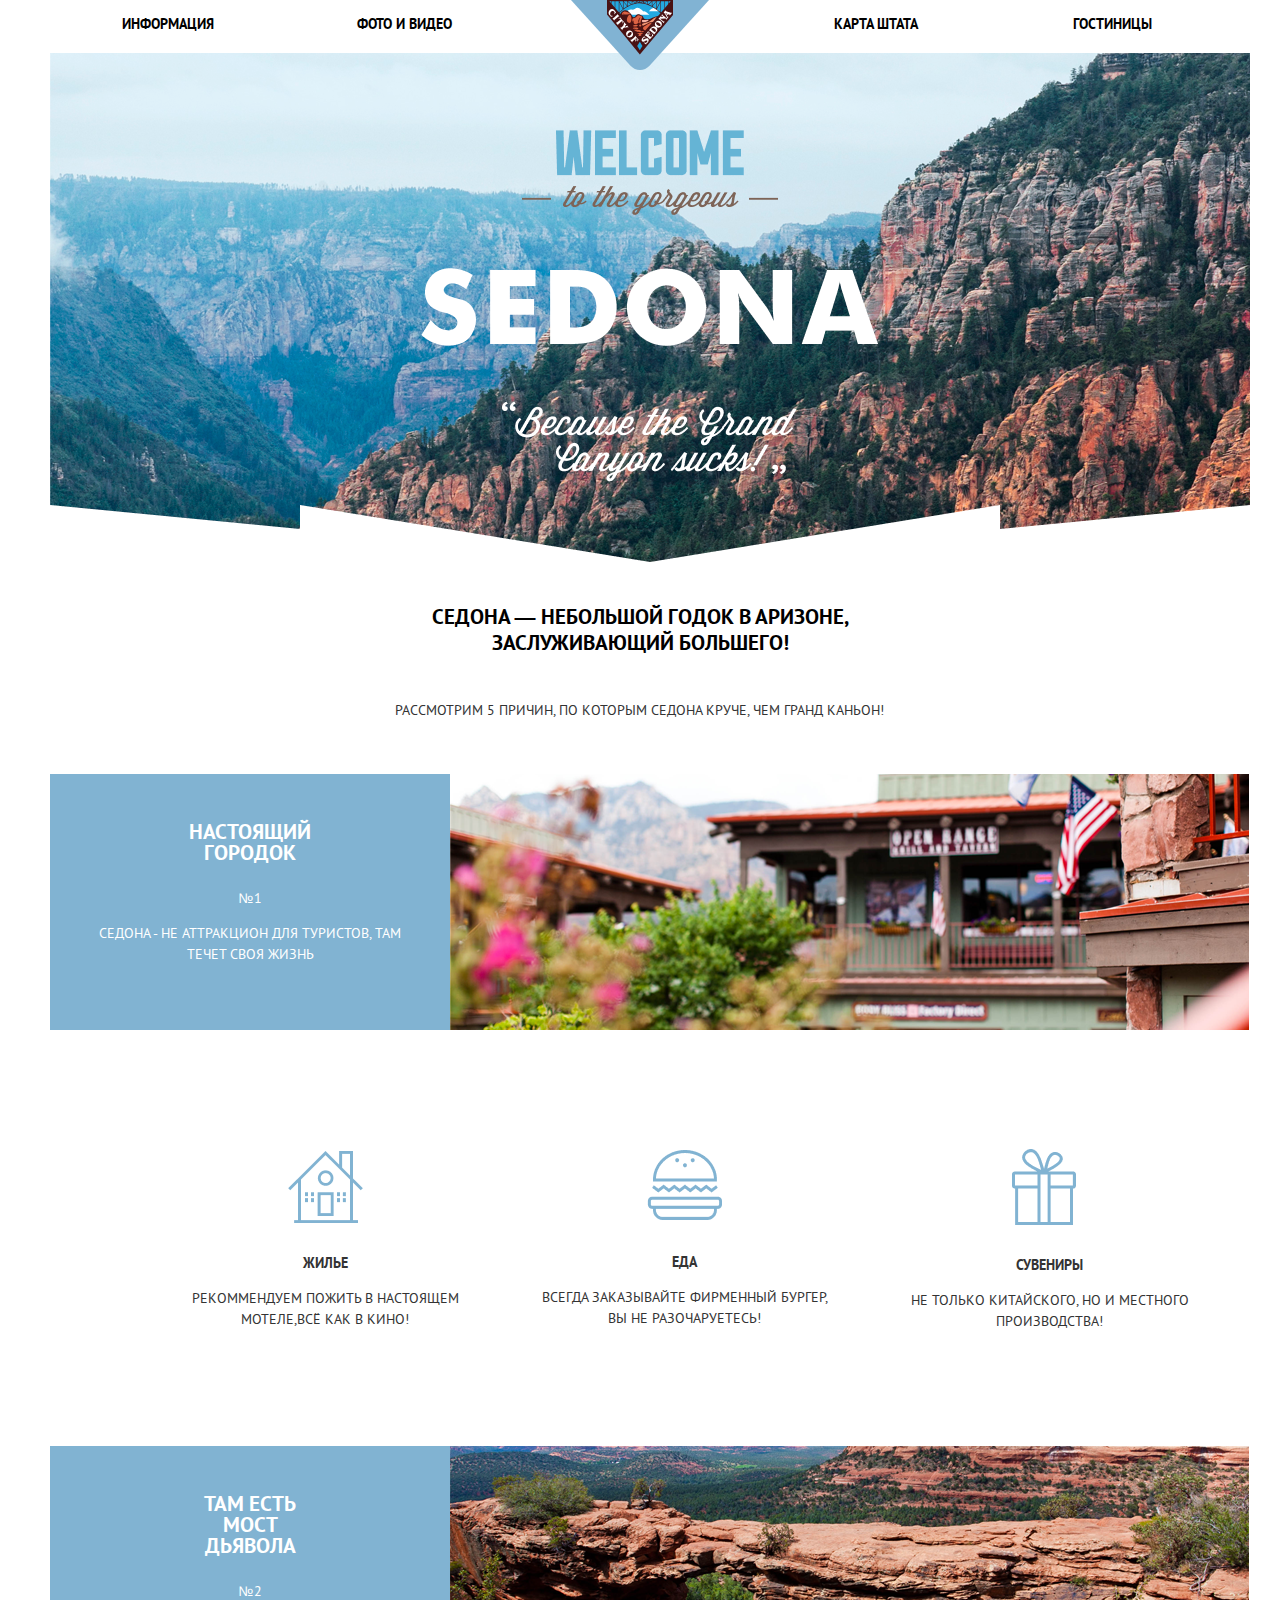
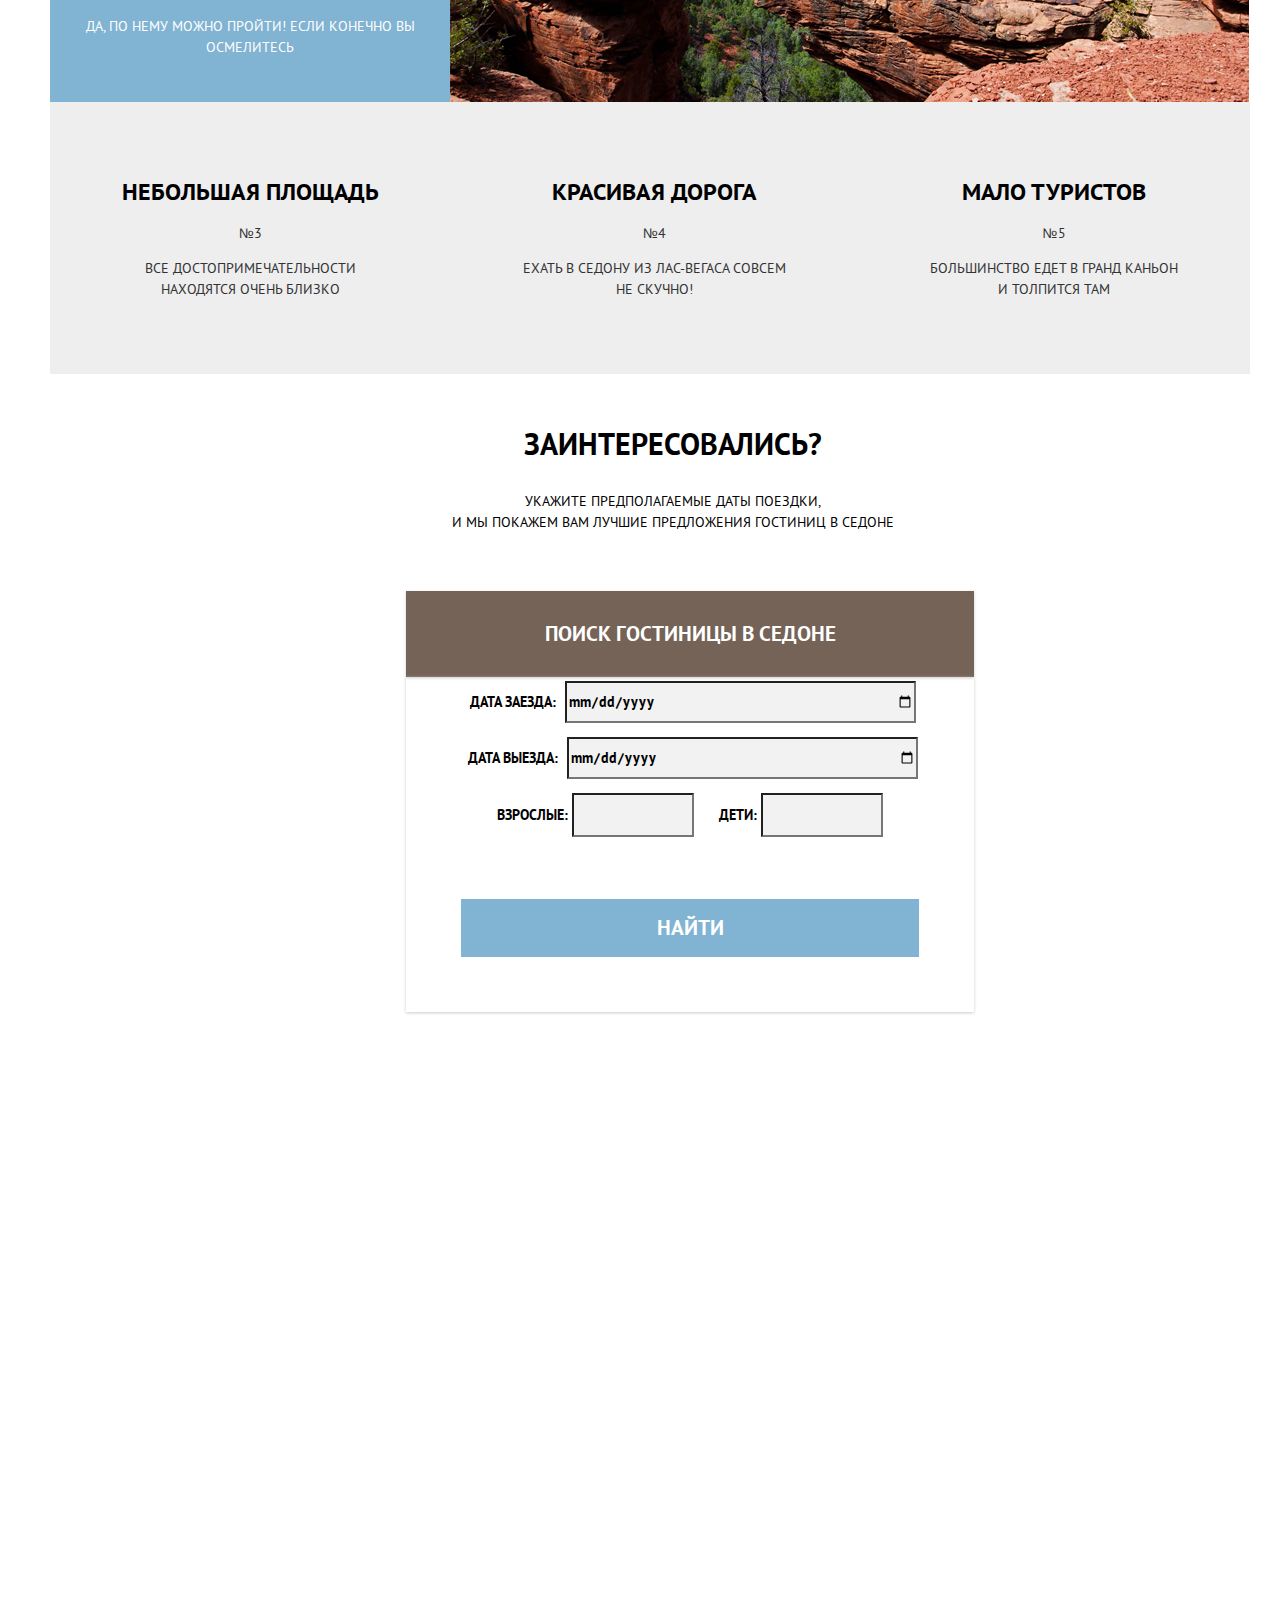
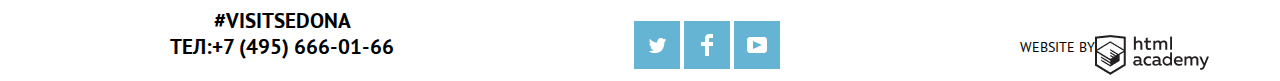
==== index.html @ 9428395d "Начинаем строить сетку" ====
<!DOCTYPE html>
<html class="page" lang="ru">

<head>
  <meta charset="utf-8">
  <title>HTML Academy:Седона</title>
  <link rel="stylesheet" type="text/css" href="./css/normalize.css">
  <link rel="stylesheet" type="text/css" href="./css/fonts.css">
  <link rel="stylesheet" type="text/css" href="./css/style.css">
</head>

<body class="page_body">
  <header>
    <nav class="navigation">
      <a href="#">Информация</a>
      <a href="#">Фото и видео</a>
      <a href="#" class="logo"> <img src="./img/svg-sedona/logo-sedona.svg" width="138px" height="70px"></a>
      <a href="#">Карта штата</a>
      <a href="#">Гостиницы</a>
    </nav>
    <div class="header_index">
    </div>
  </header>
  <main>
    <section>
      <h1 class="title">Седона — небольшой годок в Аризоне,<br>
        заслуживающий большего!</h1>
      <h2 class="invitation_title">Рассмотрим 5 причин, по которым Седона
        круче, чем Гранд Каньон!</h2>
    </section>
    <section class="main_reason_block_first">
      <div class="reason-text reason_blue">
        <h1 class="main_reason_title">Настоящий городок</h1>
        <p class="main_reason_number">№1</p>
        <p class="main_reason_text">Седона - не аттракцион для туристов, там <br> течет своя жизнь</p>
      </div>
      <div class="first_main_reason_picture"> </div>
    </section>
    <section class="advice">
      <div class="reason_housing_wrapper">
        <h1><a href="#" class="reason"></h1>
        <p class="reason_housing">Жилье</p>
        </a>
        <p class="reason_text">Рекоммендуем пожить в настоящем <br>мотеле,всё как в кино!</p>
      </div>
      <div class="reason_food_wrapper">
        <h2><a href="#" class="reason"></h2>
        <p class="reason_food">Еда</p>
        </a>
        <p class="reason_text">Всегда заказывайте фирменный бургер, <br>вы не разочаруетесь!</p>
      </div>
      <div>
        <h3><a href="#" class="reason"></h3>
        <p class="reason_souvenirs">Сувениры</p>
        </a>
        <p class="reason_text">Не только китайского, но и местного <br>производства!</p>
      </div>
    </section>
    <section class="main_reason_block_second">
      <div class="reason-text reason_blue">
        <h1 class="main_reason_title">Там есть мост дьявола</h1>
        <p class="main_reason_number"> №2</p>
        <p class="main_reason_text">Да, по нему можно пройти! Если конечно Вы осмелитесь</p>
      </div>
      <div class="second_main_reason_picture"></div>
    </section>
    <section class="advice_block_second">
      <div class="reason">
        <h2>Небольшая площадь</h2>
        <span class="reason_text">№3</span>
        <p class="reason_text">Все достопримечательности <br> находятся очень близко</p>
      </div>
      <div class="reason">
        <h2>Красивая дорога</h2>
        <span class="reason_text">№4</span>
        <p class="reason_text">Ехать в Седону из Лас-Вегаса совсем <br> не скучно!</p>
      </div>
      <div class="reason">
        <h2>Мало туристов</h2>
        <span class="reason_text">№5</span>
        <p class="reason_text">Большинство едет в Гранд Каньон <br> и толпится там</p>
      </div>

      </div>
    </section>
    <section>
      <div class="question_block">
        <h1 class="question">ЗАИНТЕРЕСОВАЛИСЬ?</h1>
        <p class="search_info">Укажите предполагаемые даты поездки,<br>
          и мы покажем Вам лучшие предложения гостиниц в Седоне</p>
      </div>
      <div class="application_form">
        <button class="button_search form">Поиск гостиницы в Седоне</button>
          <form action="#" method="get" class="form">
            <fieldset>
              <label for="checkin" class="search_form_label">Дата заезда:</label>
              <input class="search_form_field" type="date" id="checkin" name="date" placeholder="24 апреля 2017">
            </fieldset>
            <fieldset>
              <label for="checkout" class="search_form_label">Дата выезда:</label>
              <input class="search_form_field" type="date" id="checkout" name="date" placeholder="4 июля 2017">
            </fieldset>
            <div class="search_form_label_guest">
              <fieldset>
                <label for="adult" class="search_form_label">Взрослые:</label>
                <input type="number" min="1" max="5" step="1" id="adult" name="adult" class="form_number search_form_label">
              </fieldset>
              <fieldset>
                <label for="children" class="search_form_label">Дети:</label>
                <input type="number" min="1" max="5" step="1" id="children" name="children" class="form_number search_form_label">
              </fieldset>
            </div>
            <input class="application_form search_hotel_location" type="submit" value="Найти">
          </form>

      </div>
      <div class="map">
        <iframe
          src="https://www.google.com/maps/embed?pb=!1m18!1m12!1m3!1d52385.13565767074!2d-111.8301579277037!3d34.854443815395705!2m3!1f0!2f0!3f0!3m2!1i1024!2i768!4f13.1!3m3!1m2!1s0x872da132f942b00d%3A0x5548c523fa6c8efd!2z0KHQtdC00L7QvdCwLCDQkNGA0LjQt9C-0L3QsCA4NjMzNiwg0KHQqNCQ!5e0!3m2!1sru!2sru!4v1591102063934!5m2!1sru!2sru"
          width="100%" height="594" frameborder="0" style="border:0;" allowfullscreen="" aria-hidden="false" tabindex="0"></iframe>
      </div>
    </section>
  </main>
  <footer class="footer">
    <ul class="contacts">
      <li> #VISITSEDONA</li>
      <li>тел:+7 (495) 666-01-66</li>
    </ul>
    <div class="footer_social">
      <a href="#"> <img src="./img/svg-sedona/twitter.png"></a>
      <a href="#"> <img src="./img/svg-sedona/fb.png"></a>
      <a href="#"> <img src="./img/svg-sedona/youtube.png"></a>
    </div>
    <a href="https://htmlacademy.ru/intensive/htmlcss" class="logo_academy">
      Website by
      <div class="logo_academy_img"> </div>
    </a>
  </footer>
</body>

</html>
---- css/fonts.css ----
@font-face {
    font-family: 'PTSans';
    src:  url('../fonts/ptsans.woff2') format('woff2'),
          url('../fonts/ptsans.woff') format('woff');
    font-weight: 100;
    font-style: normal;
  }

  @font-face {
    font-family: 'PTSans';
    src: url('../fonts/ptsansbold.woff2') format('woff2'),
        url('../fonts/ptsansbold.woff') format('woff');
    font-weight: 400;
    font-style: normal;
  }
---- css/style.css ----
:root {
  --base_color: #000000;
  --reason_color: #333333;
  --main_reason: #ffffff;
  --rating: #666666;
  --brown: #766357;
  --brown_hover: #604e43;
  --brown_active: #503e33;
  --blue: #81B3D2;
  --blue_active: #94b9d2;
  --blue_hover: #5496bd;
  --rate_text_background: #f2f2f2;
  --background_for_advice_block_second: #EEEEEE;
  --form_stroke_hover: #dddcdc
}

.page_body {
  min-width: 1280px;
  font-family: "PTSans", Arial;
  background-color: white;
  line-height: 21px;
  text-transform: uppercase;
  background-image: url("../img/backdrop1.jpg");
  background-color: var(--main_reason);
  background-position: top center;
  background-repeat: repeat;
}

.main {
  padding-left: 50px;
  padding-right: 50px;
}

.page {
  height: 100%;
  width: 1180px;
  margin: 0 auto;
}

.page_body {
  min-height: 100%;
}

.header_index {
  display: flex;
  flex-direction: column;
  align-items: center;
}

a {
  text-decoration: none;
  color: var(--base_color);
}

.navigation a {
  font-weight: bold;
  font-size: 14px;
  line-height: 26px;
  text-align: center;
  min-height: 56px;
  width: 100%;
}

.navigation a:hover {
  color: var(--blue);
  ;
  cursor: pointer;
}

.navigation {
  width: 100%;
  display: flex;
  margin-bottom: -25px;
  align-items: center;
  width: 1180px;
}

.header_index {
  background-image: url("../img/backdrop_index.png");
  background-repeat: no-repeat;
  background-size: cover;
  background-size: inherit;
  width: 100%;
  height: 509px;
}

.header_inner {
  background-image: url("../img/background_filter.png");
  background-repeat: no-repeat;
  background-size: cover;
  background-size: inherit;
  width: 100%;
  height: 509px;
}

.reason_housing:hover {
  color: var(--blue);
  cursor: pointer;
}

.reason_food:hover {
  color: var(--blue);
  cursor: pointer;
}

.reason_souvenirs:hover {
  color: var(--blue);
  cursor: pointer;
}

.title {
  font-weight: bold;
  font-size: 21px;
  line-height: 26px;
  text-align: center;
  padding-bottom: 25px;
  padding-right: 100px;
  margin: 42px 365px 16px 365px;
}

.invitation_title {
  font-size: 14px;
  line-height: 26px;
  font-weight: 100;
  color: var(--reason_color);
  text-align: center;
  padding-right: 100px;
  margin: 16px 341px 51px 340px;
}

.reason-text {
  font-size: 14px;
  line-height: 21px;
  color: var(--main_reason);
}

.reason_blue {
  width: 400px;
  height: 256px;
  background-color: var(--blue);
  ;
  color: var(--main_reason);
  font-size: 14px;
  line-height: 18px;
  text-align: center;
  margin: 0;
}

.main_reason_title {
  font-size: 21px;
  line-height: 21px;
  text-align: center;
  padding-top: 47px;
  margin: 0px 139px 25px 139px;
}

.main_reason_block_first {
  display: flex;
}

.main_reason_block_second {
  display: flex;
}

.main_reason_number {
  font-size: 14px;
  line-height: 21px;
  font-weight: 100;
  color: var(--main_reason);
}

.first_main_reason_picture {
  background-image: url("../img/svg-sedona/mnrn1.png");
  width: 799px;
  height: 256px;
}

.second_main_reason_picture {
  background-image: url("../img/svg-sedona/mnrn2.png");
  width: 799px;
  height: 256px;
}

.main_reason_text {
  font-size: 14px;
  line-height: 21px;
  font-weight: 100;
  color: var(--main_reason);
}

.reason_text {
  font-size: 14px;
  line-height: 21px;
  font-weight: 100;
  color: var(--reason_color);
}

.reason {
  padding: 60px 0 60px;
  text-align: center;
  line-height: 20px;
}

.reason_housing::before {
  content: "";
  display: block;
  margin: 0 auto 30px;
  width: 75px;
  height: 72px;
  background: url("../img/housing.png") no-repeat 0 0;
}

.reason_food::before {
  content: "";
  display: block;
  margin: 0 auto 30px;
  width: 75px;
  height: 72px;
  background: url("../img/meal.png") no-repeat 0 0;
}

.reason_souvenirs::before {
  content: "";
  display: block;
  margin: 0 auto 30px;
  width: 75px;
  height: 76px;
  background: url("../img/souvenirs.png") no-repeat 0 0;
}

.advice {
  display: flex;
  justify-content: space-around;
  margin: 100px;
}

.advice p {
  font-size: 14px;
  line-height: 21px;
  color: var(--reason_color);
  text-align: center;
  text-transform: uppercase;
}

.advice>span {
  font-size: 14px;
  line-height: 21px;
  text-align: center;
}

.advice_block_second {
  display: flex;
  justify-content: space-around;
  margin-right: 80px;
  background-color: var(--background_for_advice_block_second);
}

.question_block {
  text-align: center;
  margin: 58px;
  padding-right: 35px
}

.question {
  font-weight: bold;
  font-size: 30px;
  line-height: 24px;
  text-align: center;
}

.form {
  font-size: 14px;
  line-height: 26px;
  color: var(--base_color);
  border: 0px;
  border-color: transparent;
  box-shadow: 0 1px 3px #ccc;
  display: flex;
  flex-direction: column;
  align-items: center;

}

.application_form {
  width: 568px;
  height: 395px;
  margin: 0 auto;
}

.search_info {
  font-size: 14px;
  line-height: 21px;
  text-align: center;
  font-weight: 100;
  margin-top: 35px;
  margin-bottom: 50px;
}

.button_search {
  text-align: center;
  color: var(--main_reason);
  text-transform: uppercase;
  background-color: var(--brown);
  border: none;
  width: 568px;
  height: 86px;
  padding: 30px 124px 30px 125px;
  font-size: 21px;
  line-height: 26px;
}

.button_search:hover {
  background-color: var(--brown_hover);
  cursor: pointer;
}

.button_search:active {
  background-color: var(--brown_active);
  color: var(--main_reason);
}

.button_search:focus {
  background-color: var(--brown_active);
  color: var(--main_reason);
}

.search_hotel_location {
  text-align: center;
  color: var(--main_reason);
  text-transform: uppercase;
  background-color: var(--blue);
  border: none;
  font-size: 21px;
  line-height: 26px;
  width: 458px;
  height: 58px;
  margin: 54px 55px 55px 55px;
}

.search_hotel_location:hover {
  background-color: var(--blue_hover);
  cursor: pointer;
}

.search_hotel_location:focus {
  background-color: var(--blue_active);
  color: var(--blue_active);
}

/*
.search_form_label {
  margin-left: 55px;
}
*/
.search_form_field {
  position: relative;
  left: 5px;
  background-color: var(--main_reason);
  text-decoration-color: var(--base_color);
  width: 346px;
  height: 38px;
  background-color: var(--rate_text_background);
}

.search_form_field:hover {
  background-color: var(--form_stroke_hover);
  cursor: pointer;
}

.search_form_field:focus {
  background-color: var(--form_stroke_hover);
  color: var(--form_stroke_hover);
}

.form_number {
  background-color: var(--rate_text_background);
  width: 114px;
  height: 38px;
}

.form_number:hover {
  background-color: var(--form_stroke_hover);
  cursor: pointer;
}

.form_number:focus {
  background-color: var(--form_stroke_hover);
  color: var(--form_stroke_hover);
}

.search_form_label_guest {
  display: flex;
}

.footer {
  display: flex;
  justify-content: space-around;
}

.contacts {
  list-style: none;
  font-size: 21px;
  line-height: 26px;
  text-align: center;
  margin-top: 23px;
  padding-left: 0;
}

.footer_social {
  margin-top: 36px;
}

.logo_academy {
  font-size: 14px;
  line-height: 26px;
  font-weight: 100;
  display: flex;
  margin-top: 49px;
}

.logo_academy_img {
  background-image: url("../img/svg-sedona/logo.png");
  width: 115px;
  height: 41px;
}

.header_inner {
  background-image: url("../img/background_filter.png");
  background-repeat: no-repeat;
  width: 1200px;
  height: 217px;
}

.filter_categories {
  font-size: 16px;
  line-height: 21px;
  color: var(--main_reason);
}

.check {
  font-weight: 100;
  color: var(--main_reason);
}

.btn-transparent {
  font: inherit;
  font-weight: 100;
  color: var(--main_reason);
  background: transparent;
  border: 2px solid #ffffff;
  border-radius: 2px;
  cursor: pointer;
}

.sort {
  padding-top: 3px;
  font-size: 12px;
  line-height: 18px;
  font-weight: 100;
}

.sort_title {
  font-size: 12px;
  margin-right: 42px;
}

.sort_option_active {
  color: var(--blue);
  ;
  font-size: 12px;
  line-height: 18px;
}

.sort_option {
  border-bottom: 1px dotted #000;
  text-decoration: none;
  font-size: 12px;
  line-height: 18px;
}

.sort_option:hover {
  color: var(--blue);
  cursor: pointer;
}

.active_sort:active {
  color: black;
  border-bottom: 0;
}

fieldset {
  border: none;
}

fieldset>label {
  font-size: 14px;
  line-height: 21px;
  color: var(--base_color);
}

.hotels {
  font-size: 14px;
  line-height: 21px;
  color: var(--base_color);
}

.hotels .title {
  font-size: 21px;
  line-height: 26px;
}

.rating {
  font-size: 14px;
  line-height: 21px;
  color: var(--rating);
  font-weight: 100;
}

.hotel-rate-text {
  text-align: center;
  background-color: var(--rate_text_background);
  padding: 3px 13px;
}

.hotels .hotels_type {
  color: var(--reason_color);
  font-size: 14px;
  line-height: 21px;
  font-weight: 100;
}

.hotels>a {
  color: var(--main_reason);
}

.button_blue {
  font: inherit;
  color: var(--main_reason);
  background: var(--blue);
  ;
  cursor: pointer;
  font-size: 14px;
  line-height: 21px;
  padding: 3px 17px 3px 16px;
}

.button_blue:hover {
  background-color: var(--blue_hover);
  cursor: pointer;
}

.button_blue:active {
  background-color: var(--blue_active);
  color: var(--blue_active);
}

.button_blue:focus {
  background-color: var(--blue_active);
  color: var(--blue_active);
}

.button_brown {
  font: inherit;
  color: var(--main_reason);
  background: #766357;
  cursor: pointer;
  font-size: 14px;
  line-height: 21px;
  padding: 3px 17px 3px 16px;
}

.button_brown:hover {
  background-color: var(--brown_hover);
  cursor: pointer;
}

.button_brown:active {
  background-color: var(--brown_active);
  color: var(--main_reason);
}

.button_brown:focus {
  background-color: var(--brown_active);
  color: var(--main_reason);
}

img {
  max-width: 100%;
  height: auto;
}
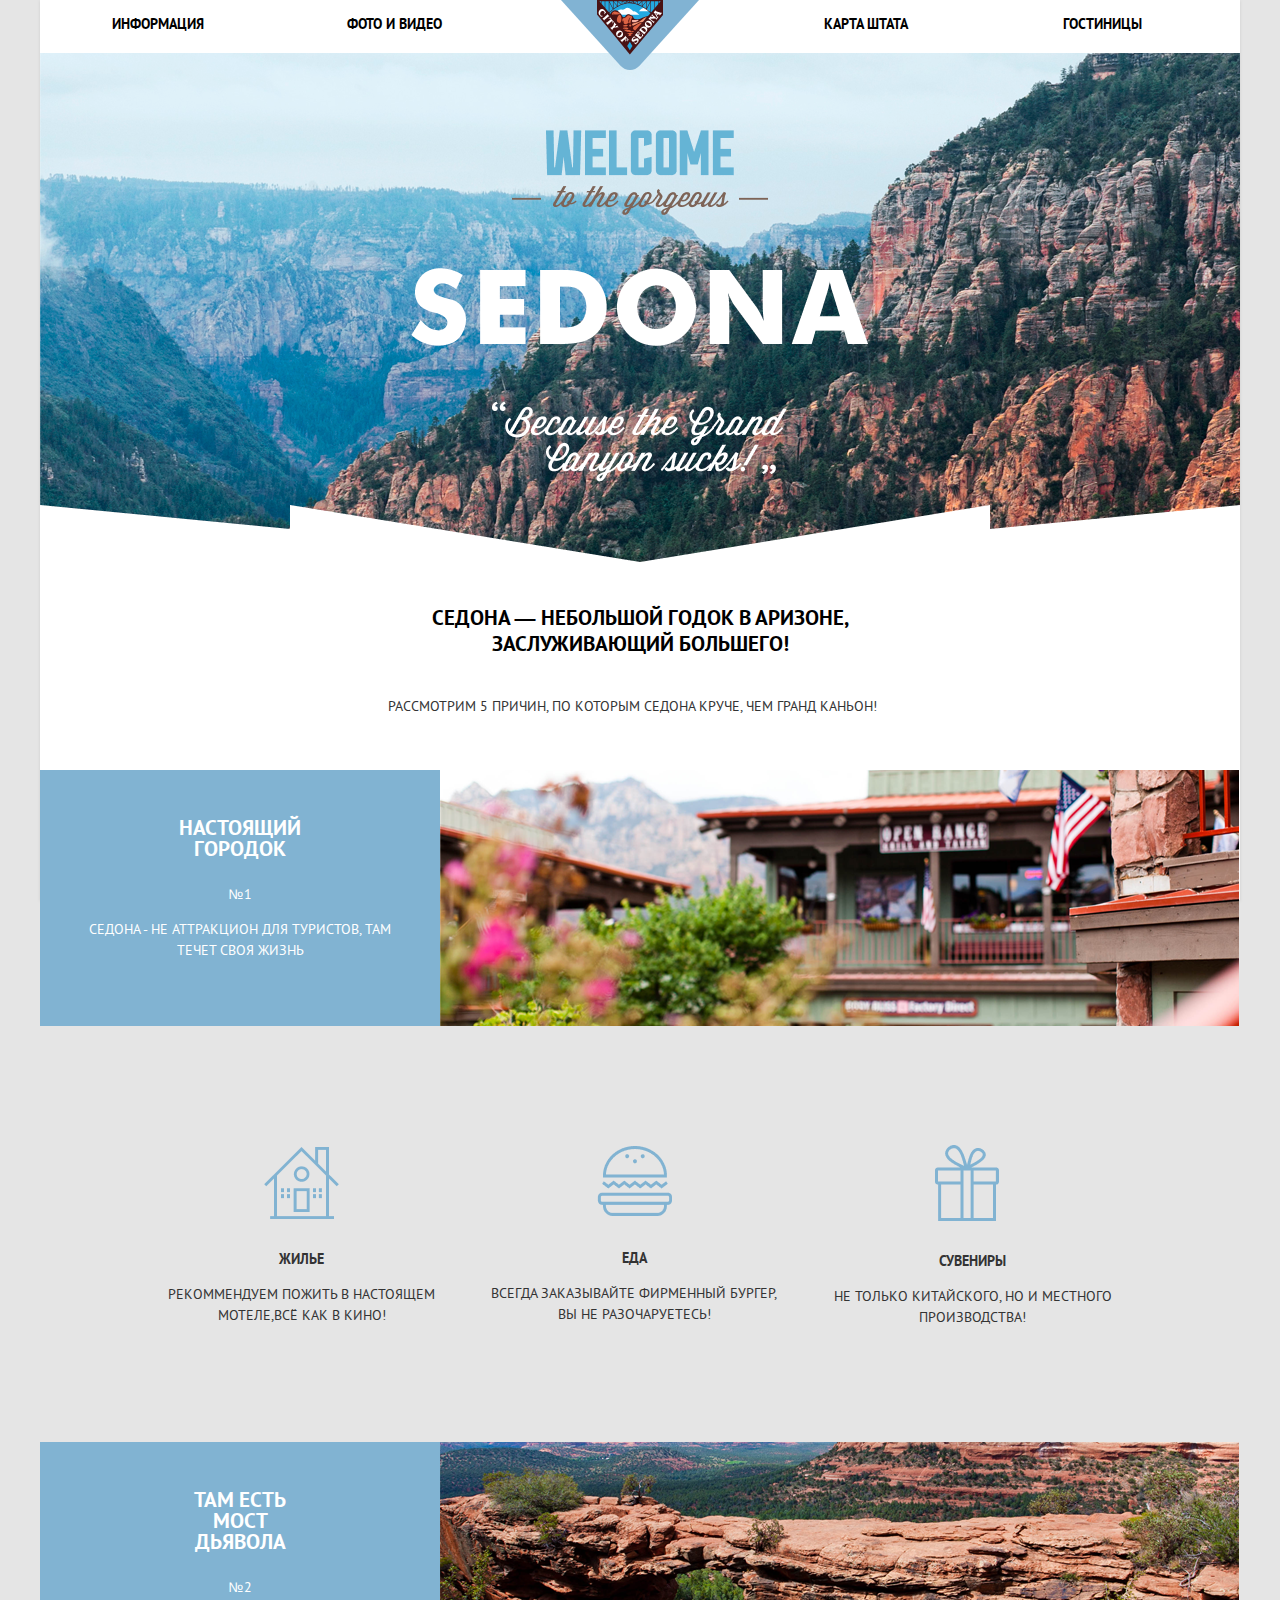
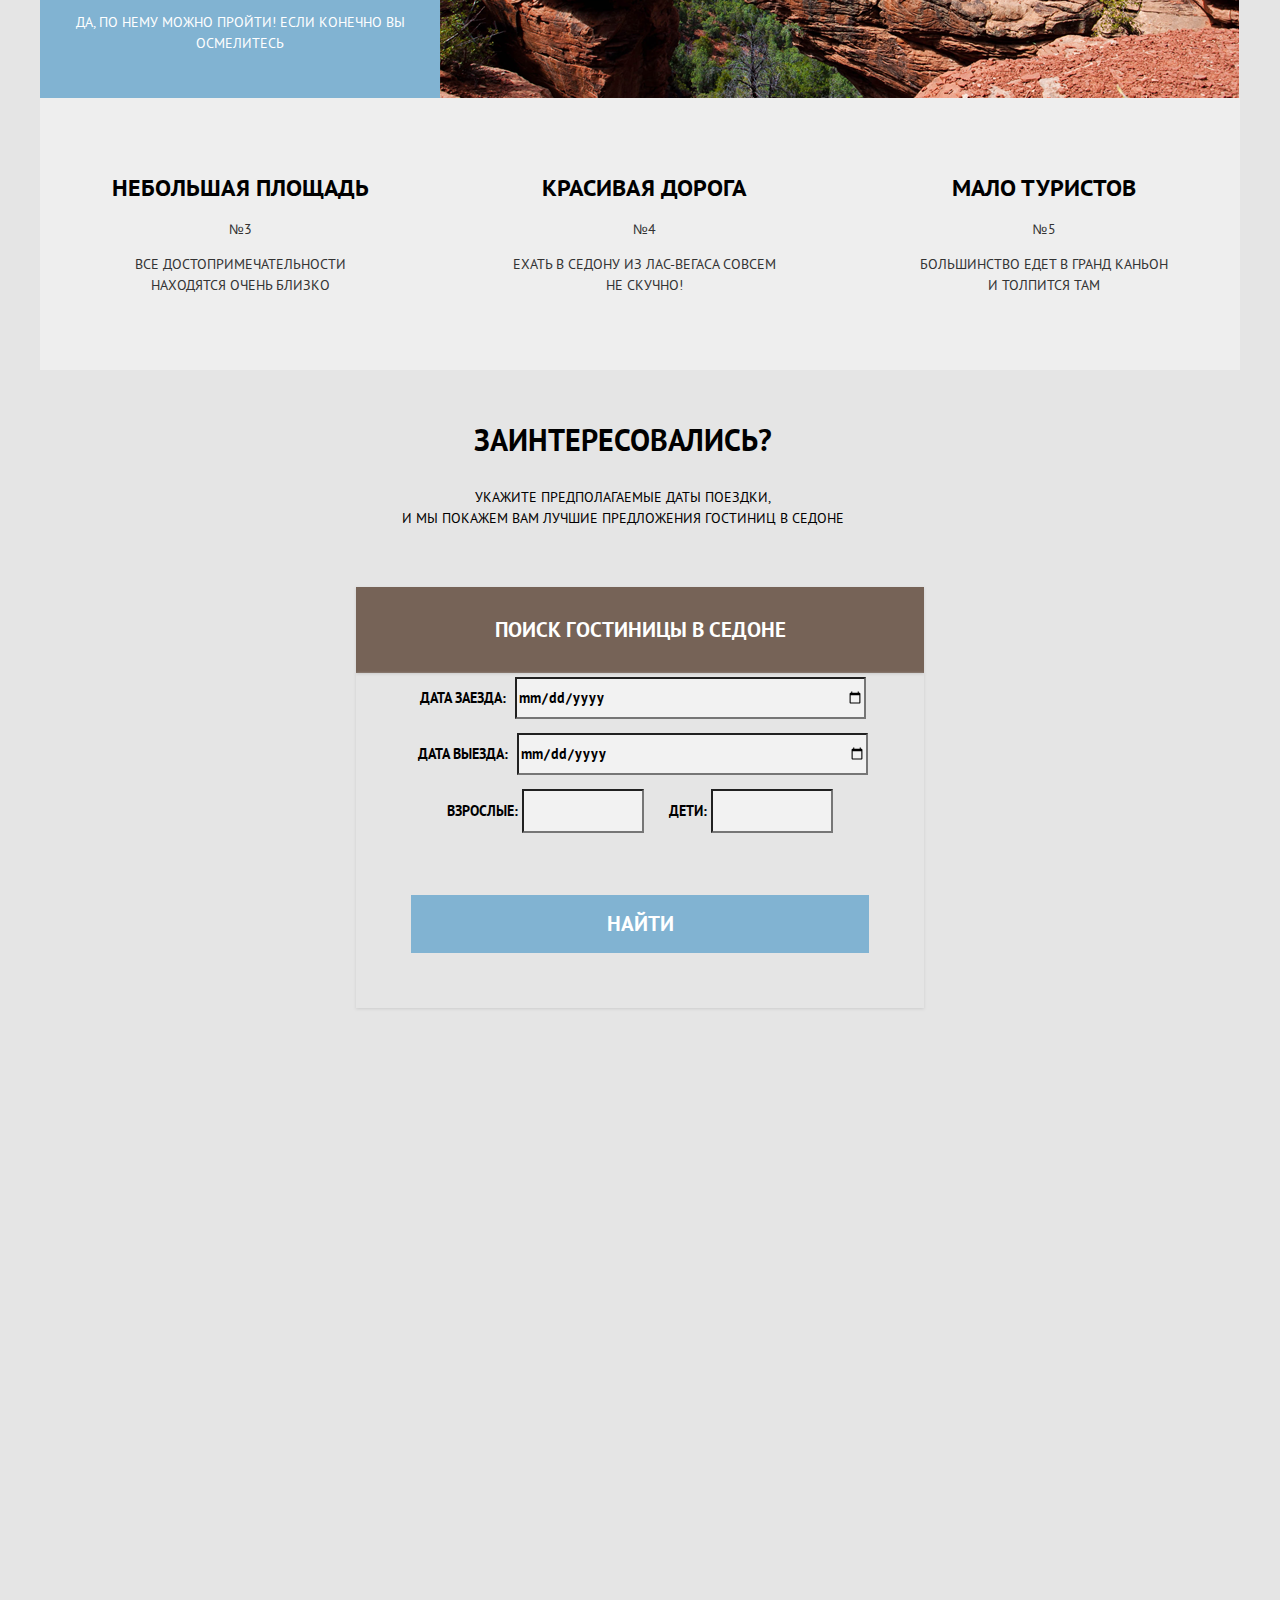
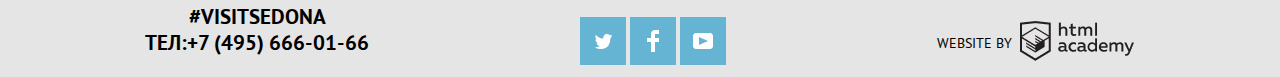
==== commit b9454795: "Оформление контента" ====
--- a/index.html
+++ b/index.html
@@ -23,10 +23,9 @@
   </header>
   <main>
     <section>
-      <h1 class="title">Седона — небольшой годок в Аризоне,<br>
+      <h1 class="title">Седона — небольшой годок в Аризоне,
         заслуживающий большего!</h1>
-      <h2 class="invitation_title">Рассмотрим 5 причин, по которым Седона
-        круче, чем Гранд Каньон!</h2>
+      <h2 class="invitation_title">Рассмотрим 5 причин, по которым Седона круче, чем Гранд Каньон!</h2>
     </section>
     <section class="main_reason_block_first">
       <div class="reason-text reason_blue">
@@ -117,7 +116,7 @@
       <div class="map">
         <iframe
           src="https://www.google.com/maps/embed?pb=!1m18!1m12!1m3!1d52385.13565767074!2d-111.8301579277037!3d34.854443815395705!2m3!1f0!2f0!3f0!3m2!1i1024!2i768!4f13.1!3m3!1m2!1s0x872da132f942b00d%3A0x5548c523fa6c8efd!2z0KHQtdC00L7QvdCwLCDQkNGA0LjQt9C-0L3QsCA4NjMzNiwg0KHQqNCQ!5e0!3m2!1sru!2sru!4v1591102063934!5m2!1sru!2sru"
-          width="100%" height="594" frameborder="0" style="border:0;" allowfullscreen="" aria-hidden="false" tabindex="0"></iframe>
+          width="1199px" height="594" frameborder="0" style="border:0;" allowfullscreen="" aria-hidden="false" tabindex="0"></iframe>
       </div>
     </section>
   </main>
--- a/css/style.css
+++ b/css/style.css
@@ -11,34 +11,48 @@
   --blue_hover: #5496bd;
   --rate_text_background: #f2f2f2;
   --background_for_advice_block_second: #EEEEEE;
-  --form_stroke_hover: #dddcdc
+  --form_stroke_hover: #dddcdc;
+  --border_hotels: #e5e5e5;
+}
+
+.page {
+  height: 100%;
+  width: 1200px;
+  margin: 0 auto;
+  border: 0px;
+  display: flex;
+  /*
+  background-image: url("../img/white_back.png");
+  background-repeat: no-repeat;
+  background-position: top center;
+  border-color: transparent;*/
+  box-shadow: 0 1px 3px #ccc;
+  display: flex;
+  flex-direction: column;
+  align-items: center;
+  background-color: var(--border_hotels);
 }
 
 .page_body {
-  min-width: 1280px;
+  min-height: 100%;
+  background-image: url("../img/white_back.png");
+  background-repeat: no-repeat;
+  background-position: top center;
+}
+
+.page_body {
+  min-width: 1200px;
   font-family: "PTSans", Arial;
   background-color: white;
   line-height: 21px;
   text-transform: uppercase;
-  background-image: url("../img/backdrop1.jpg");
   background-color: var(--main_reason);
   background-position: top center;
-  background-repeat: repeat;
 }
 
 .main {
   padding-left: 50px;
   padding-right: 50px;
-}
-
-.page {
-  height: 100%;
-  width: 1180px;
-  margin: 0 auto;
-}
-
-.page_body {
-  min-height: 100%;
 }
 
 .header_index {
@@ -84,15 +98,6 @@
   height: 509px;
 }
 
-.header_inner {
-  background-image: url("../img/background_filter.png");
-  background-repeat: no-repeat;
-  background-size: cover;
-  background-size: inherit;
-  width: 100%;
-  height: 509px;
-}
-
 .reason_housing:hover {
   color: var(--blue);
   cursor: pointer;
@@ -113,19 +118,22 @@
   font-size: 21px;
   line-height: 26px;
   text-align: center;
-  padding-bottom: 25px;
+  padding-bottom: 20px;
+  margin: 42.5px 365px 16.5px 365px;
+}
+
+.invitation_title {
+  font-size: 14px;
+  line-height: 26px;
+  font-weight: 100;
+  color: var(--reason_color);
+  text-align: center;
   padding-right: 100px;
-  margin: 42px 365px 16px 365px;
-}
-
-.invitation_title {
-  font-size: 14px;
-  line-height: 26px;
-  font-weight: 100;
-  color: var(--reason_color);
-  text-align: center;
-  padding-right: 100px;
-  margin: 16px 341px 51px 340px;
+  padding-right: 15px;
+  margin-bottom: 51px;
+}
+
+margin: 0px 341px 51px 340px;
 }
 
 .reason-text {
@@ -251,7 +259,6 @@
 .advice_block_second {
   display: flex;
   justify-content: space-around;
-  margin-right: 80px;
   background-color: var(--background_for_advice_block_second);
 }
 
@@ -278,7 +285,6 @@
   display: flex;
   flex-direction: column;
   align-items: center;
-
 }
 
 .application_form {
@@ -347,11 +353,11 @@
   color: var(--blue_active);
 }
 
-/*
-.search_form_label {
-  margin-left: 55px;
-}
-*/
+.search_hotel_location:active {
+  background-color: var(--blue_active);
+  color: var(--blue_active);
+}
+
 .search_form_field {
   position: relative;
   left: 5px;
@@ -422,33 +428,101 @@
   background-image: url("../img/svg-sedona/logo.png");
   width: 115px;
   height: 41px;
+  margin-left: 8px;
+  margin-top: -10px;
 }
 
 .header_inner {
+  display: flex;
+  flex-direction: column;
+  align-items: center;
+}
+
+.filter {
   background-image: url("../img/background_filter.png");
   background-repeat: no-repeat;
   width: 1200px;
   height: 217px;
 }
 
+.filter_form {
+  display: flex;
+  justify-content: space-between;
+  width: 100%;
+}
+
+.housing_params {
+  display: flex;
+  margin-top: 26.5px;
+}
+
 .filter_categories {
   font-size: 16px;
   line-height: 21px;
   color: var(--main_reason);
+  margin-bottom: 25px;
 }
 
 .check {
   font-weight: 100;
   color: var(--main_reason);
-}
-
-.btn-transparent {
+  display: block;
+  color: var(--main_reason);
+  position: relative;
+  margin-bottom: 25px;
+}
+
+.checkbox {
+  display: none;
+  position: absolute;
+}
+
+.check::before {
+  content: "";
+  position: absolute;
+  display: inline-block;
+  background: url("../img/checkbox-off.png");
+  background-repeat: no-repeat;
+  width: 27px;
+  height: 23px;
+  left: -37px;
+}
+
+.infra input:checked+.check::before {
+  background: url("../img/checkbox-on.png");
+  background-repeat: no-repeat;
+}
+
+.housings_type input:checked+.check::before {
+  background: url("../img/checkbox-on.png");
+  background-repeat: no-repeat;
+}
+
+.btn_transparent {
   font: inherit;
   font-weight: 100;
   color: var(--main_reason);
   background: transparent;
-  border: 2px solid #ffffff;
+  border: 2px solid;
+  border-color: var(--main_reason);
   border-radius: 2px;
+  cursor: pointer;
+  width: 137px;
+  height: 36px;
+}
+
+.infra {
+  margin-left: 72px;
+  margin-bottom: 25px;
+}
+
+.housings_type {
+  margin-left: 120px;
+}
+
+.btn_transparent:hover {
+  color: var(--main_reason);
+  opacity: 0.5;
   cursor: pointer;
 }
 
@@ -457,18 +531,13 @@
   font-size: 12px;
   line-height: 18px;
   font-weight: 100;
+  display: flex;
+  margin-top: 32px;
 }
 
 .sort_title {
   font-size: 12px;
-  margin-right: 42px;
-}
-
-.sort_option_active {
-  color: var(--blue);
-  ;
-  font-size: 12px;
-  line-height: 18px;
+  margin-left: 40px;
 }
 
 .sort_option {
@@ -476,6 +545,8 @@
   text-decoration: none;
   font-size: 12px;
   line-height: 18px;
+  margin-left: 40px;
+  margin-bottom: auto;
 }
 
 .sort_option:hover {
@@ -483,28 +554,31 @@
   cursor: pointer;
 }
 
-.active_sort:active {
-  color: black;
-  border-bottom: 0;
+.catalogue_sort_list {
+  display: flex;
+}
+
+.catalogue_sort_list>h1 {
+  margin-top: 30px;
 }
 
 fieldset {
   border: none;
 }
 
-fieldset>label {
+fieldset>.check {
+  font-size: 14px;
+  line-height: 21px;
+  color: var(--main_reason);
+}
+
+.hotels {
   font-size: 14px;
   line-height: 21px;
   color: var(--base_color);
 }
 
-.hotels {
-  font-size: 14px;
-  line-height: 21px;
-  color: var(--base_color);
-}
-
-.hotels .title {
+.hotels .title_hotel {
   font-size: 21px;
   line-height: 26px;
 }
@@ -516,21 +590,52 @@
   font-weight: 100;
 }
 
-.hotel-rate-text {
+.hotels .hotels_type {
+  color: var(--reason_color);
+  font-size: 14px;
+  line-height: 21px;
+  font-weight: 100;
+  margin: 0 auto;
+}
+
+.hotel_rate_text {
   text-align: center;
   background-color: var(--rate_text_background);
   padding: 3px 13px;
-}
-
-.hotels .hotels_type {
-  color: var(--reason_color);
-  font-size: 14px;
-  line-height: 21px;
   font-weight: 100;
 }
 
 .hotels>a {
   color: var(--main_reason);
+}
+
+section .hotel {
+  display: flex;
+  border: 1px solid;
+  border-color: var(--border_hotels);
+}
+
+.hotel_img {
+  margin: 30px 29px 31px 73px;
+}
+
+.hotel_info {
+  display: flex;
+  flex-direction: column;
+}
+
+.hotel_type .hotel_price {
+  display: flex;
+  justify-content: space-between;
+}
+
+.hotel_action {
+  display: flex;
+}
+
+.hotel_action .hotel_rate_text {
+  display: flex;
+  margin-left: 522px;
 }
 
 .button_blue {
@@ -542,6 +647,7 @@
   font-size: 14px;
   line-height: 21px;
   padding: 3px 17px 3px 16px;
+  margin-right: 6px;
 }
 
 .button_blue:hover {
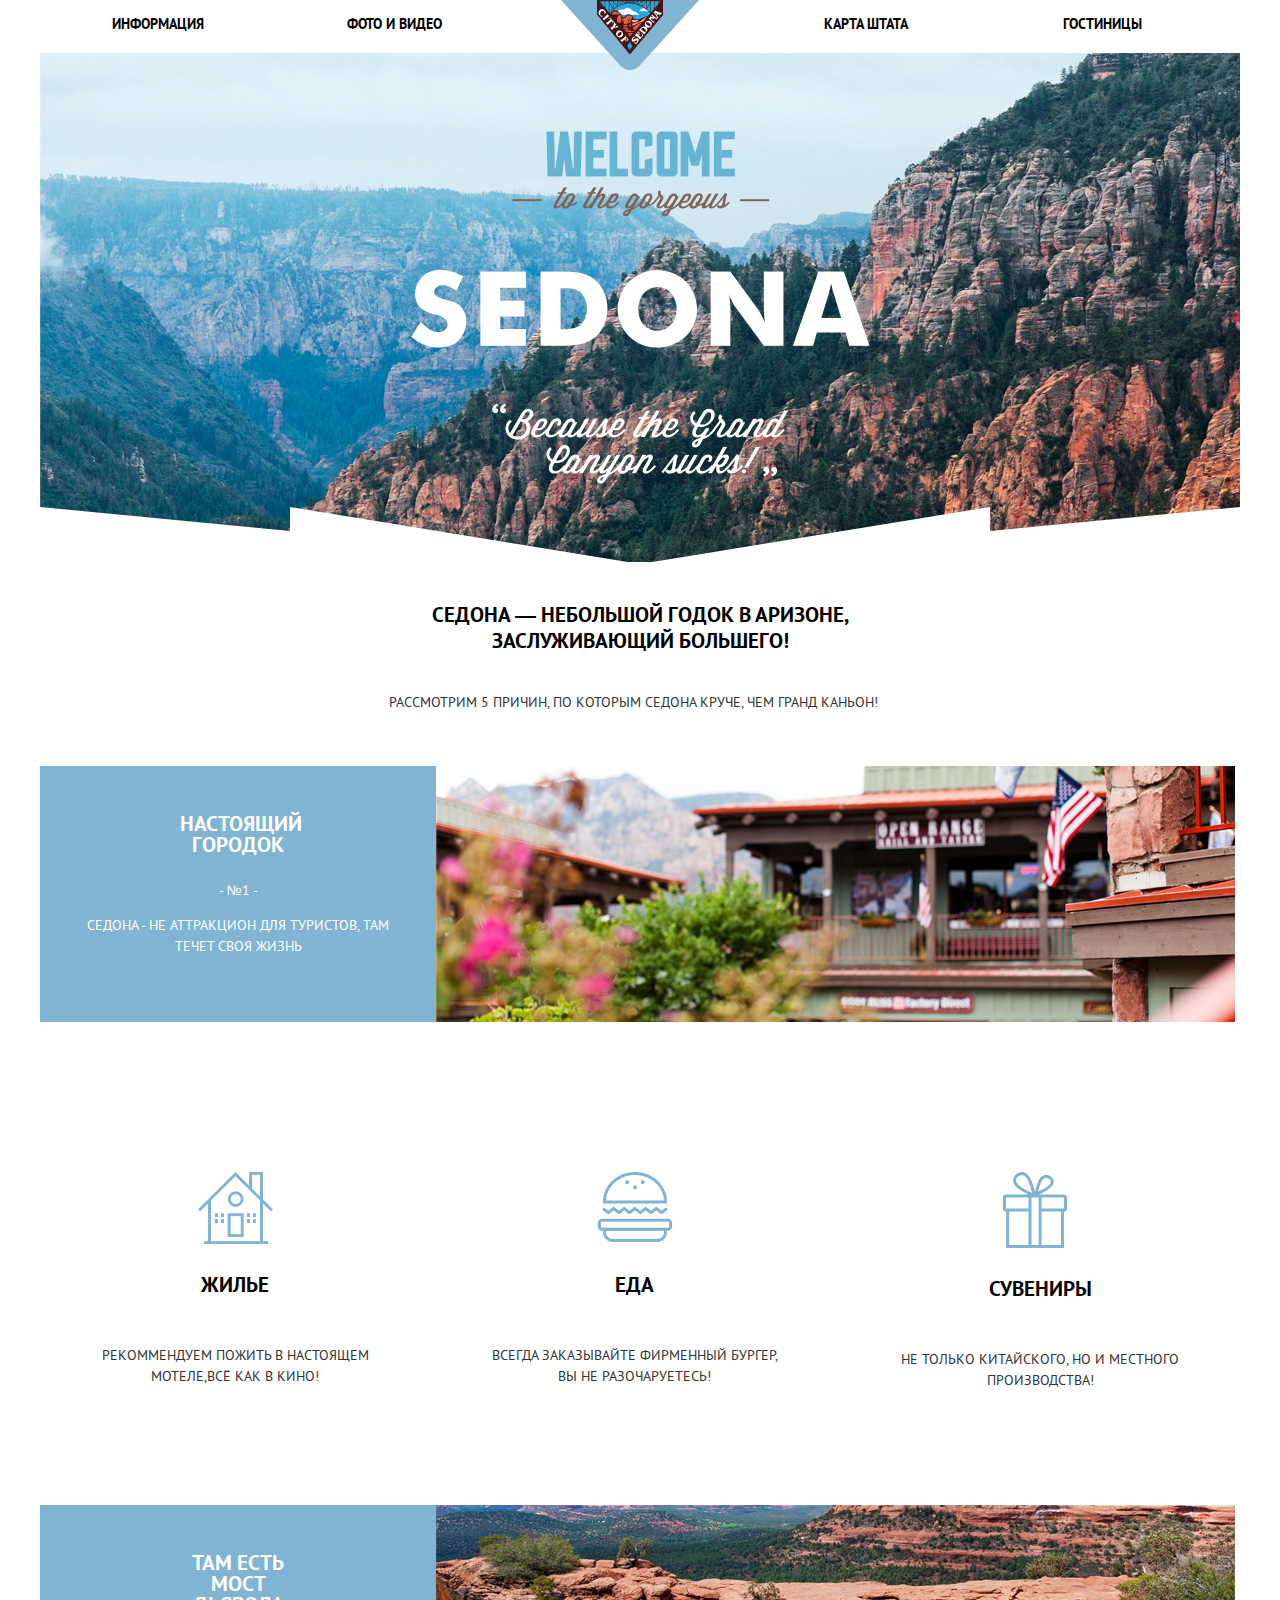
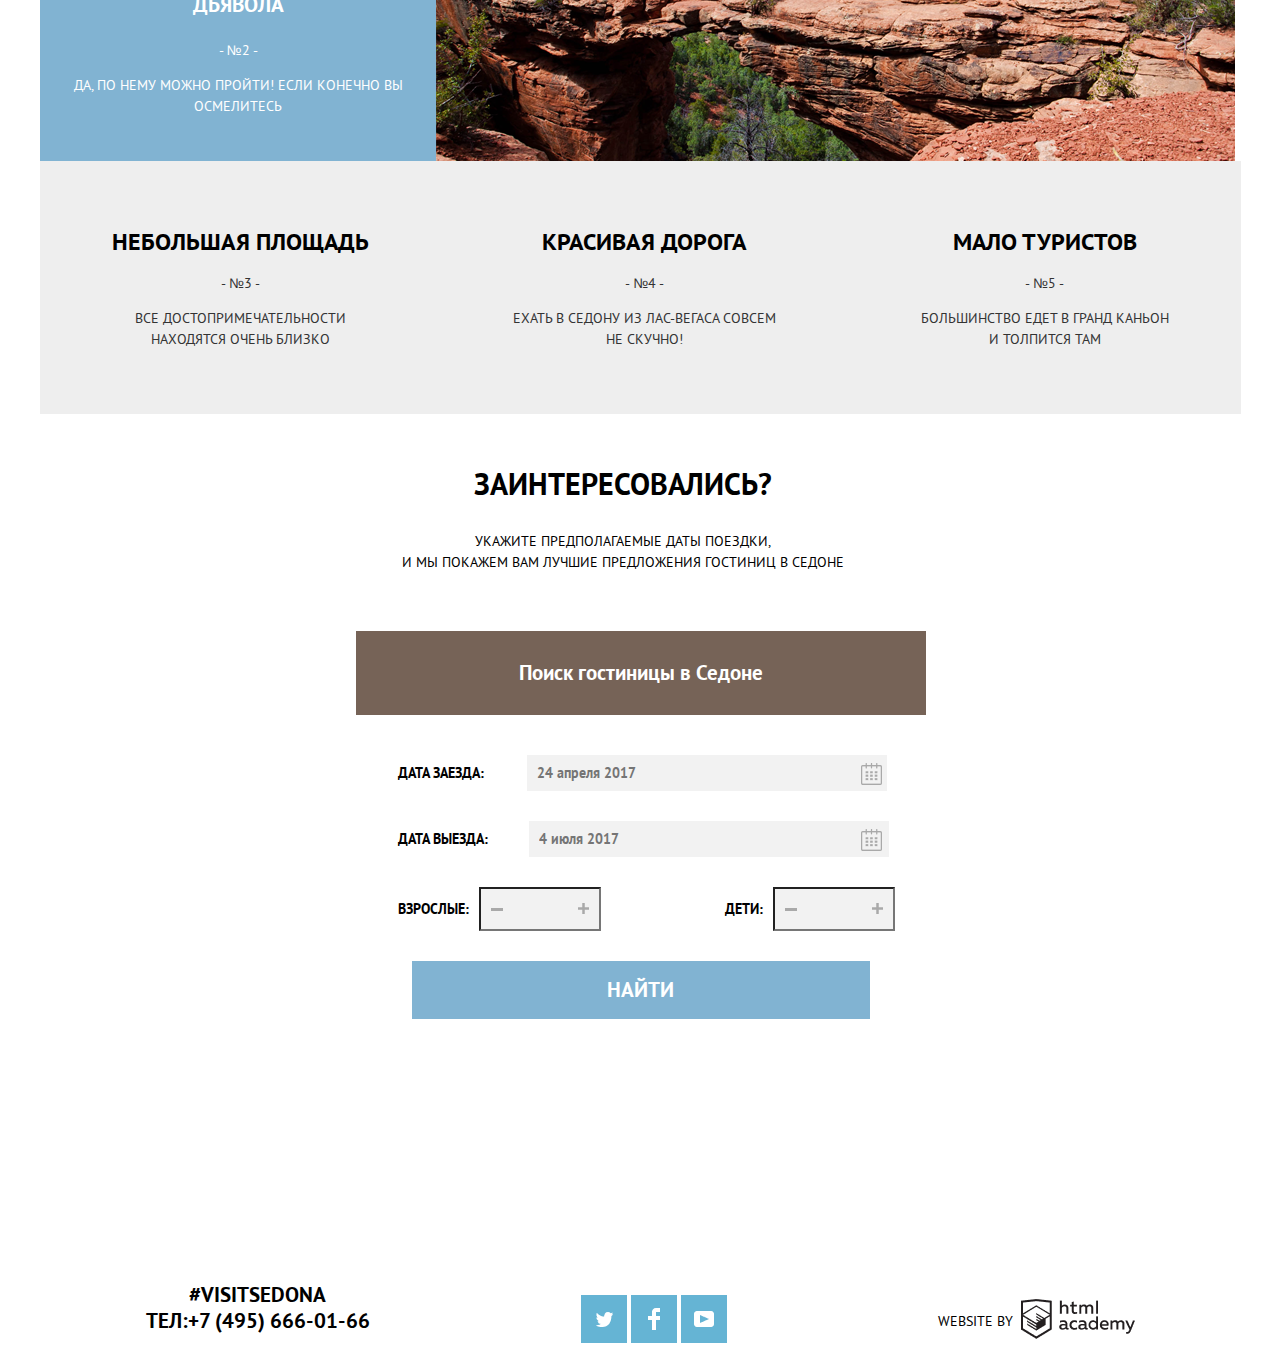
==== commit 3dfc4e76: "Оживляем интерактивные элементы" ====
--- a/index.html
+++ b/index.html
@@ -7,21 +7,25 @@
   <link rel="stylesheet" type="text/css" href="./css/normalize.css">
   <link rel="stylesheet" type="text/css" href="./css/fonts.css">
   <link rel="stylesheet" type="text/css" href="./css/style.css">
+  <script defer src="./js/script.js"></script>
 </head>
 
 <body class="page_body">
   <header>
+
     <nav class="navigation">
       <a href="#">Информация</a>
       <a href="#">Фото и видео</a>
-      <a href="#" class="logo"> <img src="./img/svg-sedona/logo-sedona.svg" width="138px" height="70px"></a>
+      <a href="#" class="logo"> <img src="./img/logo-sedona.svg" width="138px" height="70px"></a>
       <a href="#">Карта штата</a>
-      <a href="#">Гостиницы</a>
+      <a href="searchforhotels.html">Гостиницы</a>
     </nav>
-    <div class="header_index">
-    </div>
+   <div class="header_index">
+  </div>
+
   </header>
   <main>
+
     <section>
       <h1 class="title">Седона — небольшой годок в Аризоне,
         заслуживающий большего!</h1>
@@ -30,27 +34,27 @@
     <section class="main_reason_block_first">
       <div class="reason-text reason_blue">
         <h1 class="main_reason_title">Настоящий городок</h1>
-        <p class="main_reason_number">№1</p>
+        <p class="main_reason_number">- №1 -</p>
         <p class="main_reason_text">Седона - не аттракцион для туристов, там <br> течет своя жизнь</p>
       </div>
       <div class="first_main_reason_picture"> </div>
     </section>
     <section class="advice">
       <div class="reason_housing_wrapper">
-        <h1><a href="#" class="reason"></h1>
-        <p class="reason_housing">Жилье</p>
+        <a href="#" class="reason">
+          <h3 class="reason_housing">Жилье</h3>
         </a>
         <p class="reason_text">Рекоммендуем пожить в настоящем <br>мотеле,всё как в кино!</p>
       </div>
       <div class="reason_food_wrapper">
-        <h2><a href="#" class="reason"></h2>
-        <p class="reason_food">Еда</p>
+        <a href="#" class="reason">
+          <h3 class="reason_food">Еда</h3>
         </a>
         <p class="reason_text">Всегда заказывайте фирменный бургер, <br>вы не разочаруетесь!</p>
       </div>
-      <div>
-        <h3><a href="#" class="reason"></h3>
-        <p class="reason_souvenirs">Сувениры</p>
+      <div class="reason_souvenirs_wrapper">
+        <a href="#" class="reason">
+          <h3 class="reason_souvenirs">Сувениры</h3>
         </a>
         <p class="reason_text">Не только китайского, но и местного <br>производства!</p>
       </div>
@@ -58,7 +62,7 @@
     <section class="main_reason_block_second">
       <div class="reason-text reason_blue">
         <h1 class="main_reason_title">Там есть мост дьявола</h1>
-        <p class="main_reason_number"> №2</p>
+        <p class="main_reason_number">- №2 -</p>
         <p class="main_reason_text">Да, по нему можно пройти! Если конечно Вы осмелитесь</p>
       </div>
       <div class="second_main_reason_picture"></div>
@@ -66,21 +70,21 @@
     <section class="advice_block_second">
       <div class="reason">
         <h2>Небольшая площадь</h2>
-        <span class="reason_text">№3</span>
+        <span class="reason_text">- №3 -</span>
         <p class="reason_text">Все достопримечательности <br> находятся очень близко</p>
       </div>
       <div class="reason">
         <h2>Красивая дорога</h2>
-        <span class="reason_text">№4</span>
+        <span class="reason_text">- №4 -</span>
         <p class="reason_text">Ехать в Седону из Лас-Вегаса совсем <br> не скучно!</p>
       </div>
       <div class="reason">
         <h2>Мало туристов</h2>
-        <span class="reason_text">№5</span>
+        <span class="reason_text">- №5 -</span>
         <p class="reason_text">Большинство едет в Гранд Каньон <br> и толпится там</p>
       </div>
 
-      </div>
+
     </section>
     <section>
       <div class="question_block">
@@ -89,28 +93,42 @@
           и мы покажем Вам лучшие предложения гостиниц в Седоне</p>
       </div>
       <div class="application_form">
-        <button class="button_search form">Поиск гостиницы в Седоне</button>
-          <form action="#" method="get" class="form">
+        <button class="button_search">Поиск гостиницы в Седоне</button>
+        <form class="form" action="#" method="get" onsubmit="event.preventDefault(); checkOnValid();">
+          <fieldset>
+            <div class="fieldset">
+              <label for="checkin" class="search_form_label">Дата заезда:</label>
+              <input class="search_form_input field" type="text" id="checkin" name="date" placeholder="24 апреля 2017">
+              <button class="calendar" type="button"></button>
+            </div>
+          </fieldset>
+          <fieldset>
+            <div class="fieldset">
+              <label for="checkout" class="search_form_label">Дата выезда:</label>
+              <input class="search_form_input field" type="text" id="checkout" name="date" placeholder="4 июля 2017">
+              <button class="calendar" type="button"></button>
+            </div>
+          </fieldset>
+          <div class="search_form_label_guest">
             <fieldset>
-              <label for="checkin" class="search_form_label">Дата заезда:</label>
-              <input class="search_form_field" type="date" id="checkin" name="date" placeholder="24 апреля 2017">
+              <div class="fieldset">
+                <label for="adult" class="search_form_label">Взрослые:</label>
+                <input type="number" min="1" max="5" step="1" id="adult" name="adult" class="form_number field">
+                <button class="button_minus" type="button"></button>
+                <button class="button_plus" type="button"></button>
+              </div>
             </fieldset>
             <fieldset>
-              <label for="checkout" class="search_form_label">Дата выезда:</label>
-              <input class="search_form_field" type="date" id="checkout" name="date" placeholder="4 июля 2017">
+              <div class="fieldset">
+              <label for="children" class="search_form_label">Дети:</label>
+              <input type="number" min="1" max="5" step="1" id="children" name="children" class="form_number field">
+              <button class="button_minus" type="button"></button>
+              <button class="button_plus" type="button"></button>
+            </div>
             </fieldset>
-            <div class="search_form_label_guest">
-              <fieldset>
-                <label for="adult" class="search_form_label">Взрослые:</label>
-                <input type="number" min="1" max="5" step="1" id="adult" name="adult" class="form_number search_form_label">
-              </fieldset>
-              <fieldset>
-                <label for="children" class="search_form_label">Дети:</label>
-                <input type="number" min="1" max="5" step="1" id="children" name="children" class="form_number search_form_label">
-              </fieldset>
-            </div>
-            <input class="application_form search_hotel_location" type="submit" value="Найти">
-          </form>
+          </div>
+          <input class="search_hotel_location" type="submit" value="Найти">
+        </form>
 
       </div>
       <div class="map">
@@ -119,22 +137,26 @@
           width="1199px" height="594" frameborder="0" style="border:0;" allowfullscreen="" aria-hidden="false" tabindex="0"></iframe>
       </div>
     </section>
+    </div>
   </main>
-  <footer class="footer">
+  <footer class="footer_index">
+
     <ul class="contacts">
       <li> #VISITSEDONA</li>
       <li>тел:+7 (495) 666-01-66</li>
     </ul>
     <div class="footer_social">
-      <a href="#"> <img src="./img/svg-sedona/twitter.png"></a>
-      <a href="#"> <img src="./img/svg-sedona/fb.png"></a>
-      <a href="#"> <img src="./img/svg-sedona/youtube.png"></a>
+      <a href="#" class="twitter"></a>
+      <a href="#" class="facebook"></a>
+      <a href="#" class="youtube"></a>
     </div>
     <a href="https://htmlacademy.ru/intensive/htmlcss" class="logo_academy">
       Website by
       <div class="logo_academy_img"> </div>
     </a>
+
   </footer>
+
 </body>
 
 </html>
--- a/css/style.css
+++ b/css/style.css
@@ -5,49 +5,47 @@
   --rating: #666666;
   --brown: #766357;
   --brown_hover: #604e43;
+  ;
   --brown_active: #503e33;
-  --blue: #81B3D2;
-  --blue_active: #94b9d2;
-  --blue_hover: #5496bd;
+  --blue: #81b3d2;
+  --blue_active: #5496bd;
+  --blue_hover: #669ec0;
   --rate_text_background: #f2f2f2;
   --background_for_advice_block_second: #EEEEEE;
-  --form_stroke_hover: #dddcdc;
+  --form_stroke_hover: #EBEBEB;
   --border_hotels: #e5e5e5;
+  --disabled: #6a6a6a;
 }
 
 .page {
   height: 100%;
+  /*
   width: 1200px;
   margin: 0 auto;
   border: 0px;
   display: flex;
-  /*
-  background-image: url("../img/white_back.png");
-  background-repeat: no-repeat;
-  background-position: top center;
-  border-color: transparent;*/
   box-shadow: 0 1px 3px #ccc;
   display: flex;
   flex-direction: column;
   align-items: center;
-  background-color: var(--border_hotels);
+  background-color: var(--border_hotels);*/
 }
 
 .page_body {
-  min-height: 100%;
-  background-image: url("../img/white_back.png");
-  background-repeat: no-repeat;
-  background-position: top center;
-}
-
-.page_body {
-  min-width: 1200px;
-  font-family: "PTSans", Arial;
-  background-color: white;
+  font-family: "PTSans", Arial, sans-serif;
   line-height: 21px;
   text-transform: uppercase;
   background-color: var(--main_reason);
-  background-position: top center;
+}
+
+.page_body {
+  width: 1200px;
+  margin: 0 auto;
+  padding: 0 20px;
+  min-height: 100%;
+  display: grid;
+  grid-template-rows: min-content 1fr min-content;
+  align-content: center;
 }
 
 .main {
@@ -67,22 +65,29 @@
 }
 
 .navigation a {
+  width: 100%;
   font-weight: bold;
   font-size: 14px;
   line-height: 26px;
   text-align: center;
   min-height: 56px;
-  width: 100%;
 }
 
 .navigation a:hover {
   color: var(--blue);
-  ;
-  cursor: pointer;
+  cursor: pointer;
+}
+
+.navigation a:active {
+  color: var(--base_color);
+  opacity: 0.3;
+}
+
+.navigation a:focus {
+  color: var(--brown);
 }
 
 .navigation {
-  width: 100%;
   display: flex;
   margin-bottom: -25px;
   align-items: center;
@@ -90,27 +95,24 @@
 }
 
 .header_index {
-  background-image: url("../img/backdrop_index.png");
-  background-repeat: no-repeat;
-  background-size: cover;
+  background-color: var(--main_reason);
+}
+
+.header_index {
+  background-image: url("../img/backdrop_index.jpg");
+  background-repeat: no-repeat;
   background-size: inherit;
   width: 100%;
   height: 509px;
 }
 
-.reason_housing:hover {
-  color: var(--blue);
-  cursor: pointer;
-}
-
-.reason_food:hover {
-  color: var(--blue);
-  cursor: pointer;
-}
-
-.reason_souvenirs:hover {
-  color: var(--blue);
-  cursor: pointer;
+.header_index::after {
+  background: url("../img/white_arrows.png");
+  content: "";
+  display: block;
+  width: 100%;
+  height: 55px;
+  margin-top: 454px;
 }
 
 .title {
@@ -119,7 +121,8 @@
   line-height: 26px;
   text-align: center;
   padding-bottom: 20px;
-  margin: 42.5px 365px 16.5px 365px;
+  margin: 40px auto 15px;
+  width: 420px;
 }
 
 .invitation_title {
@@ -128,14 +131,10 @@
   font-weight: 100;
   color: var(--reason_color);
   text-align: center;
-  padding-right: 100px;
   padding-right: 15px;
   margin-bottom: 51px;
 }
 
-margin: 0px 341px 51px 340px;
-}
-
 .reason-text {
   font-size: 14px;
   line-height: 21px;
@@ -143,7 +142,7 @@
 }
 
 .reason_blue {
-  width: 400px;
+  width: 33%;
   height: 256px;
   background-color: var(--blue);
   ;
@@ -159,7 +158,7 @@
   line-height: 21px;
   text-align: center;
   padding-top: 47px;
-  margin: 0px 139px 25px 139px;
+  margin: 0 140px 25px;
 }
 
 .main_reason_block_first {
@@ -178,13 +177,13 @@
 }
 
 .first_main_reason_picture {
-  background-image: url("../img/svg-sedona/mnrn1.png");
+  background-image: url("../img/mnrn1.png");
   width: 799px;
   height: 256px;
 }
 
 .second_main_reason_picture {
-  background-image: url("../img/svg-sedona/mnrn2.png");
+  background-image: url("../img/mnrn2.png");
   width: 799px;
   height: 256px;
 }
@@ -196,26 +195,43 @@
   color: var(--main_reason);
 }
 
+.reason {
+  display: block;
+  text-align: center;
+  margin-top: 50px;
+  margin-bottom: 50px;
+}
+
 .reason_text {
   font-size: 14px;
   line-height: 21px;
   font-weight: 100;
   color: var(--reason_color);
-}
-
-.reason {
-  padding: 60px 0 60px;
-  text-align: center;
-  line-height: 20px;
+  text-align: center;
 }
 
 .reason_housing::before {
+  background: url("../img/housing.png") no-repeat 50% 0;
   content: "";
   display: block;
   margin: 0 auto 30px;
   width: 75px;
   height: 72px;
-  background: url("../img/housing.png") no-repeat 0 0;
+}
+
+.reason_housing:hover {
+  color: var(--blue);
+  cursor: pointer;
+}
+
+.reason_food:hover {
+  color: var(--blue);
+  cursor: pointer;
+}
+
+.reason_souvenirs:hover {
+  color: var(--blue);
+  cursor: pointer;
 }
 
 .reason_food::before {
@@ -239,7 +255,12 @@
 .advice {
   display: flex;
   justify-content: space-around;
-  margin: 100px;
+  margin: 100px 0;
+}
+
+.advice h3 {
+  font-size: 21px;
+  text-align: center;
 }
 
 .advice p {
@@ -248,12 +269,6 @@
   color: var(--reason_color);
   text-align: center;
   text-transform: uppercase;
-}
-
-.advice>span {
-  font-size: 14px;
-  line-height: 21px;
-  text-align: center;
 }
 
 .advice_block_second {
@@ -281,15 +296,18 @@
   color: var(--base_color);
   border: 0px;
   border-color: transparent;
-  box-shadow: 0 1px 3px #ccc;
-  display: flex;
-  flex-direction: column;
-  align-items: center;
+  box-shadow: 0 1px 13px rgba (0, 0, 0, .5);
+  position: relative;
+  background-color: var(--main_reason);
+  padding: 40px;
+}
+
+.map {
+  margin-top: -300px;
 }
 
 .application_form {
-  width: 568px;
-  height: 395px;
+  width: 570px;
   margin: 0 auto;
 }
 
@@ -303,16 +321,14 @@
 }
 
 .button_search {
-  text-align: center;
-  color: var(--main_reason);
-  text-transform: uppercase;
+  display: block;
+  width: 100%;
+  text-align: center;
+  color: var(--main_reason);
   background-color: var(--brown);
   border: none;
-  width: 568px;
-  height: 86px;
-  padding: 30px 124px 30px 125px;
+  padding: 30px 10px;
   font-size: 21px;
-  line-height: 26px;
 }
 
 .button_search:hover {
@@ -323,6 +339,7 @@
 .button_search:active {
   background-color: var(--brown_active);
   color: var(--main_reason);
+  outline: none;
 }
 
 .button_search:focus {
@@ -331,6 +348,8 @@
 }
 
 .search_hotel_location {
+  display: block;
+  padding: 12px;
   text-align: center;
   color: var(--main_reason);
   text-transform: uppercase;
@@ -340,7 +359,9 @@
   line-height: 26px;
   width: 458px;
   height: 58px;
-  margin: 54px 55px 55px 55px;
+  margin: 0 auto;
+  opacity: 1;
+  backface-visibility: hidden;
 }
 
 .search_hotel_location:hover {
@@ -354,28 +375,51 @@
 }
 
 .search_hotel_location:active {
+  opacity: 0.5;
   background-color: var(--blue_active);
   color: var(--blue_active);
 }
 
-.search_form_field {
+.search_form_input {
+  padding: 10px;
+  background-color: var(--rate_text_background);
+  width: 340px;
+  border: none;
+  outline: none;
+}
+
+.search_form_input:hover {
+  background-color: var(--form_stroke_hover);
+  cursor: pointer;
+}
+
+.search_form_input:focus {
+  background-color: var(--main_reason);
+  outline: none;
+}
+
+.calendar {
+  background: url("../img/calendar.png");
+  background-repeat: no-repeat;
   position: relative;
-  left: 5px;
-  background-color: var(--main_reason);
-  text-decoration-color: var(--base_color);
-  width: 346px;
-  height: 38px;
-  background-color: var(--rate_text_background);
-}
-
-.search_form_field:hover {
-  background-color: var(--form_stroke_hover);
-  cursor: pointer;
-}
-
-.search_form_field:focus {
-  background-color: var(--form_stroke_hover);
-  color: var(--form_stroke_hover);
+  width: 23px;
+  height: 23px;
+  padding: 0;
+  border: none;
+  cursor: pointer;
+  margin-left: -60px;
+}
+
+.calendar:hover {
+  background: url("../img/calendar_hover.png");
+  background-repeat: no-repeat;
+  cursor: pointer;
+}
+
+.calendar:active {
+  background: url("../img/calendar_active.png");
+  background-repeat: no-repeat;
+  cursor: pointer;
 }
 
 .form_number {
@@ -390,12 +434,71 @@
 }
 
 .form_number:focus {
-  background-color: var(--form_stroke_hover);
-  color: var(--form_stroke_hover);
+  background-color: var(--main_reason);
+  outline: none;
+}
+
+.button_minus {
+  background: url("../img/minus.png");
+  background-repeat: no-repeat;
+  position: relative;
+  width: 12px;
+  height: 3px;
+  padding: 0;
+  border: none;
+  cursor: pointer;
+  margin-left: -110px;
+}
+
+.button_minus:hover {
+  background: url("../img/minus_hover.png");
+  cursor: pointer;
+}
+
+.button_minus:active {
+  background: url("../img/minus_active.png");
+  cursor: pointer;
+}
+
+.button_plus {
+  background: url("../img/plus.png");
+  background-repeat: no-repeat;
+  position: relative;
+  width: 12px;
+  height: 12px;
+  border: none;
+  cursor: pointer;
+  margin-left: 75px;
+}
+
+.button_plus:hover {
+  background: url("../img/plus_hover.png");
+  cursor: pointer;
+  background-repeat: no-repeat;
+}
+
+.button_plus:active {
+  background: url("../img/plus_active.png");
+  cursor: pointer;
+  background-repeat: no-repeat;
 }
 
 .search_form_label_guest {
   display: flex;
+  justify-content: space-between;
+  align-items: center;
+}
+
+.search_form_label {
+  margin-right: 10px;
+}
+
+.footer_index {
+  display: flex;
+  justify-content: space-around;
+  position: relative;
+  margin-top: -99px;
+  background-color: rgba(255, 255, 255, 0.4);
 }
 
 .footer {
@@ -416,6 +519,54 @@
   margin-top: 36px;
 }
 
+.twitter {
+  display: inline-block;
+  background: url("../img/twitter.png");
+  background-repeat: no-repeat;
+  width: 46px;
+  height: 48px;
+}
+
+.twitter:hover {
+  background: url("../img/twitter_hover.jpg");
+}
+
+.twitter:active {
+  background: url("../img/twitter_active.jpg");
+}
+
+.facebook {
+  display: inline-block;
+  background: url("../img/fb.png");
+  background-repeat: no-repeat;
+  width: 46px;
+  height: 48px;
+}
+
+.facebook:hover {
+  background: url("../img/facebook_hover.jpg");
+}
+
+.facebook:active {
+  background: url("../img/facebook_active.jpg");
+}
+
+.youtube {
+  display: inline-block;
+  background: url("../img/youtube.png");
+  background-repeat: no-repeat;
+  width: 46px;
+  height: 48px;
+}
+
+.youtube:hover {
+  background: url("../img/youtube_hover.jpg");
+}
+
+.youtube:active {
+  background: url("../img/youtube_active.jpg");
+}
+
 .logo_academy {
   font-size: 14px;
   line-height: 26px;
@@ -425,35 +576,47 @@
 }
 
 .logo_academy_img {
-  background-image: url("../img/svg-sedona/logo.png");
+  background-image: url("../img/logo.png");
+  background-repeat: no-repeat;
   width: 115px;
   height: 41px;
   margin-left: 8px;
   margin-top: -10px;
 }
 
+.logo_academy_img:hover {
+  background: url("../img/logo_academy_hover.jpg");
+  background-repeat: no-repeat;
+}
+
+.logo_academy_img:active {
+  background: url("../img/logo_academy_active.jpg");
+  background-repeat: no-repeat;
+}
+
 .header_inner {
   display: flex;
   flex-direction: column;
   align-items: center;
-}
-
-.filter {
   background-image: url("../img/background_filter.png");
   background-repeat: no-repeat;
   width: 1200px;
   height: 217px;
 }
 
+
 .filter_form {
   display: flex;
   justify-content: space-between;
   width: 100%;
+  margin-top: -210px;
+  padding-left: 50px;
+  padding-right: 50px;
 }
 
 .housing_params {
   display: flex;
-  margin-top: 26.5px;
+  margin-top: 26px;
 }
 
 .filter_categories {
@@ -463,13 +626,18 @@
   margin-bottom: 25px;
 }
 
+.input_price {
+width: 315px;
+
+
+}
 .check {
   font-weight: 100;
   color: var(--main_reason);
   display: block;
   color: var(--main_reason);
   position: relative;
-  margin-bottom: 25px;
+  margin-bottom: 15px;
 }
 
 .checkbox {
@@ -477,9 +645,9 @@
   position: absolute;
 }
 
-.check::before {
+.check:before {
   content: "";
-  position: absolute;
+  vertical-align: middle;
   display: inline-block;
   background: url("../img/checkbox-off.png");
   background-repeat: no-repeat;
@@ -488,13 +656,17 @@
   left: -37px;
 }
 
+.check:disabled {
+  color: var(--disabled);
+}
+
 .infra input:checked+.check::before {
-  background: url("../img/checkbox-on.png");
+  background: url("../img/checkbox_on.png");
   background-repeat: no-repeat;
 }
 
 .housings_type input:checked+.check::before {
-  background: url("../img/checkbox-on.png");
+  background: url("../img/checkbox_on.png");
   background-repeat: no-repeat;
 }
 
@@ -511,18 +683,13 @@
   height: 36px;
 }
 
-.infra {
-  margin-left: 72px;
-  margin-bottom: 25px;
-}
-
 .housings_type {
-  margin-left: 120px;
+  margin-left: 70px;
 }
 
 .btn_transparent:hover {
-  color: var(--main_reason);
-  opacity: 0.5;
+  color: var(--base_color);
+  background-color: var(--main_reason);
   cursor: pointer;
 }
 
@@ -554,6 +721,74 @@
   cursor: pointer;
 }
 
+.sort_option:active {
+  color: var(--base_color);
+  border-bottom: none;
+}
+
+.sort_option:focus {
+  color: var(--blue);
+  border-bottom: none;
+}
+
+.arrows_sort_up {
+  background: url("../img/arrows_up.jpg");
+  width: 10px;
+  height: 10px;
+  background-repeat: no-repeat;
+  margin-left: 550px;
+}
+
+.arrows_sort_up:hover {
+  background: url("../img/arrows_up_hover.jpg");
+  width: 10px;
+  height: 10px;
+  background-repeat: no-repeat;
+  margin-left: 570px;
+}
+
+.arrows_sort_up:active {
+  background: url("../img/arrows_up_active.jpg");
+  width: 10px;
+  height: 10px;
+  background-repeat: no-repeat;
+  margin-left: 570px;
+}
+
+.arrows_sort_up:focus {
+  background: url("../img/arrows_up_active.jpg");
+  background-repeat: no-repeat;
+}
+
+.arrows_sort_down {
+  background: url("../img/arrows_down.jpg");
+  width: 10px;
+  height: 10px;
+  background-repeat: no-repeat;
+  margin-left: 10px;
+}
+
+.arrows_sort_down:hover {
+  background: url("../img/arrows_hover_down.jpg");
+  width: 10px;
+  height: 10px;
+  background-repeat: no-repeat;
+  margin-left: 10px;
+}
+
+.arrows_sort_down:active {
+  background: url("../img/arrows_down_active.jpg");
+  width: 10px;
+  height: 10px;
+  background-repeat: no-repeat;
+  margin-left: 10px;
+}
+
+.arrows_sort_down:focus {
+  background: url("../img/arrows_down_active.jpg");
+  background-repeat: no-repeat;
+}
+
 .catalogue_sort_list {
   display: flex;
 }
@@ -566,10 +801,16 @@
   border: none;
 }
 
-fieldset>.check {
-  font-size: 14px;
-  line-height: 21px;
-  color: var(--main_reason);
+.check {
+  font-size: 14px;
+  line-height: 21px;
+}
+
+.fieldset {
+  display: flex;
+  justify-content: space-between;
+  align-items: center;
+  margin-bottom: 30px;
 }
 
 .hotels {
@@ -583,6 +824,15 @@
   line-height: 26px;
 }
 
+.title_hotel:hover {
+  color: var(--blue);
+}
+
+.title_hotel:active {
+  color: var(--base_color);
+  opacity: 0.3;
+}
+
 .rating {
   font-size: 14px;
   line-height: 21px;
@@ -598,6 +848,11 @@
   margin: 0 auto;
 }
 
+.hotels_type {
+  display: inline-block;
+  width: 140px;
+}
+
 .hotel_rate_text {
   text-align: center;
   background-color: var(--rate_text_background);
@@ -605,6 +860,28 @@
   font-weight: 100;
 }
 
+.hotel_rate {
+  display: flex;
+  flex-direction: column;
+  align-items: flex-end;
+}
+
+.icon_stars {
+  display: flex;
+  width: 90px;
+  list-style: none;
+  flex-direction: row-reverse;
+  margin-left: 60px;
+  margin-top: 15px;
+}
+
+.range_stars {
+  background: url("../img/star.jpg");
+  background-repeat: no-repeat;
+  width: 90px;
+  height: 20px;
+}
+
 .hotels>a {
   color: var(--main_reason);
 }
@@ -616,7 +893,7 @@
 }
 
 .hotel_img {
-  margin: 30px 29px 31px 73px;
+  margin: 30px 30px 30px 75px;
 }
 
 .hotel_info {
@@ -624,7 +901,7 @@
   flex-direction: column;
 }
 
-.hotel_type .hotel_price {
+.hotel_type .hotels_type_block {
   display: flex;
   justify-content: space-between;
 }
@@ -642,12 +919,12 @@
   font: inherit;
   color: var(--main_reason);
   background: var(--blue);
-  ;
-  cursor: pointer;
-  font-size: 14px;
-  line-height: 21px;
-  padding: 3px 17px 3px 16px;
+  cursor: pointer;
+  width: 110px;
+  height: 25px;
+  text-align: center;
   margin-right: 6px;
+  padding: 5px 15px 0 15px;
 }
 
 .button_blue:hover {
@@ -657,22 +934,19 @@
 
 .button_blue:active {
   background-color: var(--blue_active);
-  color: var(--blue_active);
-}
-
-.button_blue:focus {
-  background-color: var(--blue_active);
-  color: var(--blue_active);
+  color: 0.3;
 }
 
 .button_brown {
   font: inherit;
   color: var(--main_reason);
-  background: #766357;
-  cursor: pointer;
-  font-size: 14px;
-  line-height: 21px;
-  padding: 3px 17px 3px 16px;
+  background: var(--brown);
+  cursor: pointer;
+  width: 110px;
+  height: 25px;
+  text-align: center;
+  margin-right: 6px;
+  padding: 5px 15px 0 15px;
 }
 
 .button_brown:hover {
@@ -681,11 +955,6 @@
 }
 
 .button_brown:active {
-  background-color: var(--brown_active);
-  color: var(--main_reason);
-}
-
-.button_brown:focus {
   background-color: var(--brown_active);
   color: var(--main_reason);
 }
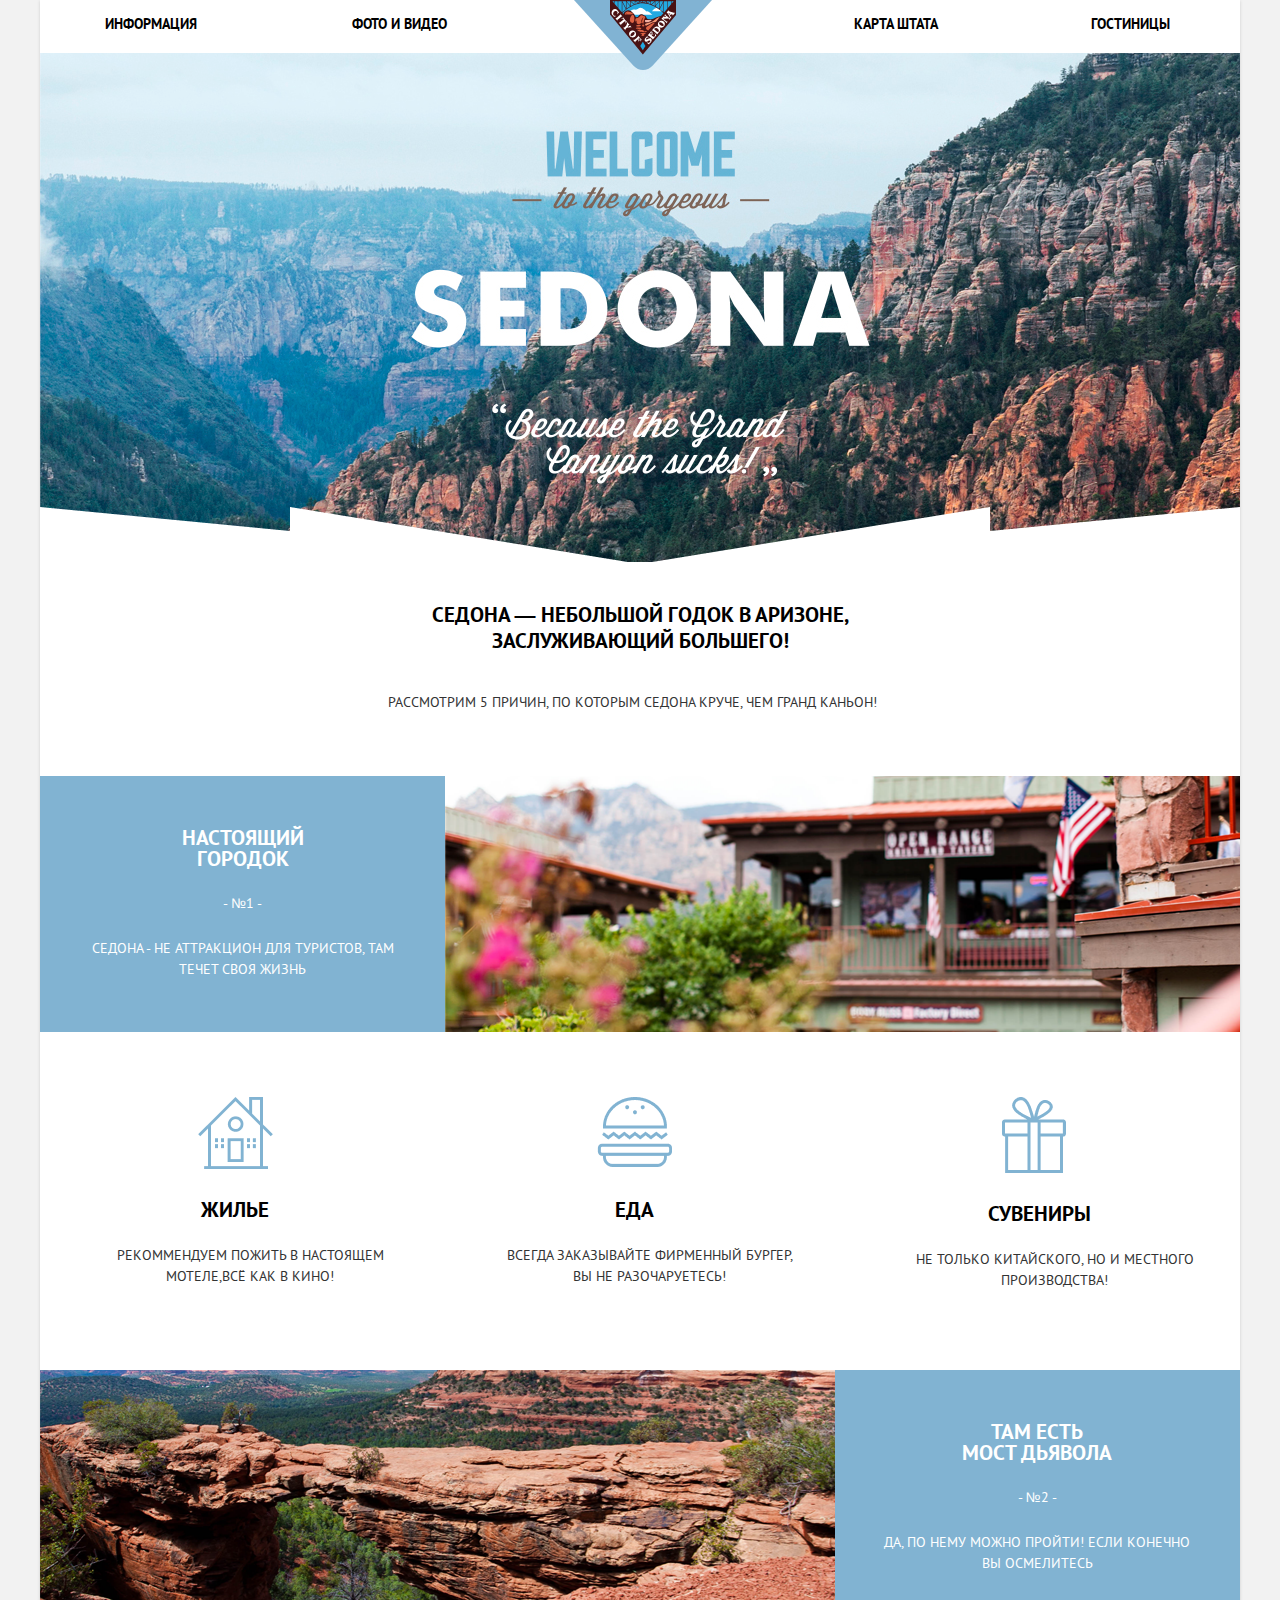
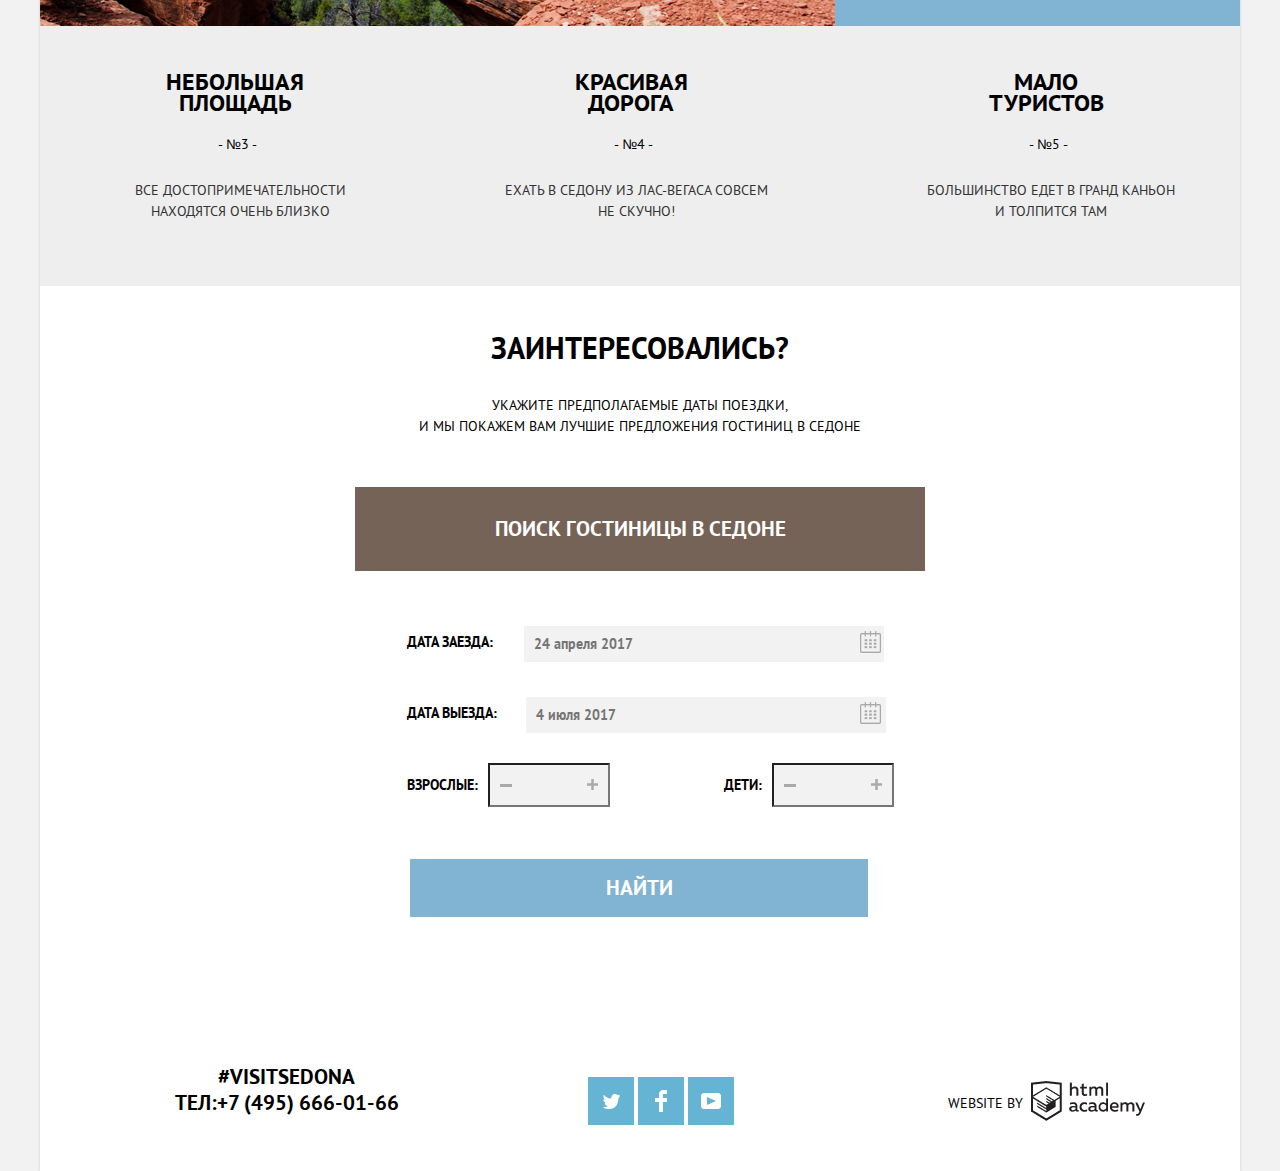
==== commit 30570482: "Правки" ====
--- a/index.html
+++ b/index.html
@@ -14,14 +14,14 @@
   <header>
 
     <nav class="navigation">
-      <a href="#">Информация</a>
-      <a href="#">Фото и видео</a>
-      <a href="#" class="logo"> <img src="./img/logo-sedona.svg" width="138px" height="70px"></a>
-      <a href="#">Карта штата</a>
-      <a href="searchforhotels.html">Гостиницы</a>
+      <a href="#" class="navigation_align_left">Информация</a>
+      <a href="#" class="navigation_align_left">Фото и видео</a>
+      <a href="#" class="logo"> <img src="./img/logo-sedona.svg" width="138px" height="70px" alt="На главную"></a>
+      <a href="#" class="navigation_align_right">Карта штата</a>
+      <a href="searchforhotels.html" class="navigation_align_right">Гостиницы</a>
     </nav>
-   <div class="header_index">
-  </div>
+    <div class="header_index">
+    </div>
 
   </header>
   <main>
@@ -33,7 +33,7 @@
     </section>
     <section class="main_reason_block_first">
       <div class="reason-text reason_blue">
-        <h1 class="main_reason_title">Настоящий городок</h1>
+        <h1 class="main_reason_title">Настоящий<br> городок</h1>
         <p class="main_reason_number">- №1 -</p>
         <p class="main_reason_text">Седона - не аттракцион для туристов, там <br> течет своя жизнь</p>
       </div>
@@ -50,7 +50,7 @@
         <a href="#" class="reason">
           <h3 class="reason_food">Еда</h3>
         </a>
-        <p class="reason_text">Всегда заказывайте фирменный бургер, <br>вы не разочаруетесь!</p>
+        <p class="reason_text">Всегда заказывайте фирменный бургер,<br> вы не разочаруетесь!</p>
       </div>
       <div class="reason_souvenirs_wrapper">
         <a href="#" class="reason">
@@ -60,27 +60,27 @@
       </div>
     </section>
     <section class="main_reason_block_second">
+      <div class="second_main_reason_picture"></div>
       <div class="reason-text reason_blue">
-        <h1 class="main_reason_title">Там есть мост дьявола</h1>
+        <h1 class="main_reason_title">Там есть<br> мост дьявола</h1>
         <p class="main_reason_number">- №2 -</p>
-        <p class="main_reason_text">Да, по нему можно пройти! Если конечно Вы осмелитесь</p>
+        <p class="main_reason_text">Да, по нему можно пройти! Если конечно <br>Вы осмелитесь</p>
       </div>
-      <div class="second_main_reason_picture"></div>
     </section>
     <section class="advice_block_second">
       <div class="reason">
-        <h2>Небольшая площадь</h2>
-        <span class="reason_text">- №3 -</span>
+        <h2 class="reason_title">Небольшая <br>площадь</h2>
+        <span class="reason_text_number">- №3 -</span>
         <p class="reason_text">Все достопримечательности <br> находятся очень близко</p>
       </div>
       <div class="reason">
-        <h2>Красивая дорога</h2>
-        <span class="reason_text">- №4 -</span>
+        <h2 class="reason_title">Красивая <br>дорога</h2>
+        <span class="reason_text_number">- №4 -</span>
         <p class="reason_text">Ехать в Седону из Лас-Вегаса совсем <br> не скучно!</p>
       </div>
       <div class="reason">
-        <h2>Мало туристов</h2>
-        <span class="reason_text">- №5 -</span>
+        <h2 class="reason_title">Мало <br>туристов</h2>
+        <span class="reason_text_number">- №5 -</span>
         <p class="reason_text">Большинство едет в Гранд Каньон <br> и толпится там</p>
       </div>
 
@@ -120,11 +120,11 @@
             </fieldset>
             <fieldset>
               <div class="fieldset">
-              <label for="children" class="search_form_label">Дети:</label>
-              <input type="number" min="1" max="5" step="1" id="children" name="children" class="form_number field">
-              <button class="button_minus" type="button"></button>
-              <button class="button_plus" type="button"></button>
-            </div>
+                <label for="children" class="search_form_label">Дети:</label>
+                <input type="number" min="1" max="5" step="1" id="children" name="children" class="form_number field">
+                <button class="button_minus" type="button"></button>
+                <button class="button_plus" type="button"></button>
+              </div>
             </fieldset>
           </div>
           <input class="search_hotel_location" type="submit" value="Найти">
@@ -143,7 +143,7 @@
 
     <ul class="contacts">
       <li> #VISITSEDONA</li>
-      <li>тел:+7 (495) 666-01-66</li>
+      <li><a href="tel:+74956660166">тел:+7 (495) 666-01-66</a></li>
     </ul>
     <div class="footer_social">
       <a href="#" class="twitter"></a>
--- a/css/style.css
+++ b/css/style.css
@@ -19,6 +19,7 @@
 
 .page {
   height: 100%;
+  background-color: var(--rate_text_background);
   /*
   width: 1200px;
   margin: 0 auto;
@@ -36,12 +37,12 @@
   line-height: 21px;
   text-transform: uppercase;
   background-color: var(--main_reason);
+  box-shadow: 0 1px 3px #ccc;
 }
 
 .page_body {
   width: 1200px;
   margin: 0 auto;
-  padding: 0 20px;
   min-height: 100%;
   display: grid;
   grid-template-rows: min-content 1fr min-content;
@@ -69,8 +70,21 @@
   font-weight: bold;
   font-size: 14px;
   line-height: 26px;
-  text-align: center;
   min-height: 56px;
+}
+
+.navigation_align_left {
+  text-align: left;
+  padding-left: 65px;
+}
+
+.navigation_align_right {
+  text-align: right;
+  padding-right: 50px;
+}
+
+.logo {
+  padding-left: 40px;
 }
 
 .navigation a:hover {
@@ -142,7 +156,7 @@
 }
 
 .reason_blue {
-  width: 33%;
+  width: 34%;
   height: 256px;
   background-color: var(--blue);
   ;
@@ -157,16 +171,17 @@
   font-size: 21px;
   line-height: 21px;
   text-align: center;
-  padding-top: 47px;
-  margin: 0 140px 25px;
+  padding-top: 37px;
 }
 
 .main_reason_block_first {
   display: flex;
+  padding-top: 10px;
 }
 
 .main_reason_block_second {
   display: flex;
+  padding-top: 15px;
 }
 
 .main_reason_number {
@@ -174,17 +189,18 @@
   line-height: 21px;
   font-weight: 100;
   color: var(--main_reason);
+  padding-top: 10px;
 }
 
 .first_main_reason_picture {
   background-image: url("../img/mnrn1.png");
-  width: 799px;
+  width: 800px;
   height: 256px;
 }
 
 .second_main_reason_picture {
   background-image: url("../img/mnrn2.png");
-  width: 799px;
+  width: 800px;
   height: 256px;
 }
 
@@ -193,13 +209,18 @@
   line-height: 21px;
   font-weight: 100;
   color: var(--main_reason);
+  padding-top: 10px;
 }
 
 .reason {
   display: block;
   text-align: center;
   margin-top: 50px;
-  margin-bottom: 50px;
+}
+
+.reason_title {
+  margin-top: -5px;
+  margin-left: 20px;
 }
 
 .reason_text {
@@ -208,6 +229,15 @@
   font-weight: 100;
   color: var(--reason_color);
   text-align: center;
+  margin-top: 25px;
+  margin-left: 30px;
+}
+
+.reason_text_number {
+  text-align: center;
+  margin-left: 25px;
+  font-size: 14px;
+  font-weight: 100;
 }
 
 .reason_housing::before {
@@ -255,7 +285,8 @@
 .advice {
   display: flex;
   justify-content: space-around;
-  margin: 100px 0;
+  margin-top: 15px;
+  margin-bottom: 50px;
 }
 
 .advice h3 {
@@ -275,12 +306,12 @@
   display: flex;
   justify-content: space-around;
   background-color: var(--background_for_advice_block_second);
+  padding-bottom: 50px;
 }
 
 .question_block {
   text-align: center;
-  margin: 58px;
-  padding-right: 35px
+  margin: 50px 0;
 }
 
 .question {
@@ -303,7 +334,7 @@
 }
 
 .map {
-  margin-top: -300px;
+  margin-top: -385px;
 }
 
 .application_form {
@@ -329,6 +360,7 @@
   border: none;
   padding: 30px 10px;
   font-size: 21px;
+  text-transform: uppercase;
 }
 
 .button_search:hover {
@@ -362,6 +394,8 @@
   margin: 0 auto;
   opacity: 1;
   backface-visibility: hidden;
+  margin-top: 32px;
+  margin-left: 15px;
 }
 
 .search_hotel_location:hover {
@@ -382,6 +416,8 @@
 
 .search_form_input {
   padding: 10px;
+  margin-right: 55px;
+  margin-top: 5px;
   background-color: var(--rate_text_background);
   width: 340px;
   border: none;
@@ -407,7 +443,7 @@
   padding: 0;
   border: none;
   cursor: pointer;
-  margin-left: -60px;
+  margin-left: -100px;
 }
 
 .calendar:hover {
@@ -424,6 +460,8 @@
 
 .form_number {
   background-color: var(--rate_text_background);
+  height: 38px;
+  margin-right: 20px;
   width: 114px;
   height: 38px;
 }
@@ -447,7 +485,7 @@
   padding: 0;
   border: none;
   cursor: pointer;
-  margin-left: -110px;
+  margin-left: -130px;
 }
 
 .button_minus:hover {
@@ -491,19 +529,26 @@
 
 .search_form_label {
   margin-right: 10px;
+  margin-left: 10px;
 }
 
 .footer_index {
   display: flex;
   justify-content: space-around;
   position: relative;
-  margin-top: -99px;
+  margin-top: -130px;
   background-color: rgba(255, 255, 255, 0.4);
 }
 
 .footer {
   display: flex;
   justify-content: space-around;
+}
+
+.footer_inner {
+  display: flex;
+  justify-content: space-around;
+  background-color: var(--main_reason);
 }
 
 .contacts {
@@ -512,11 +557,11 @@
   line-height: 26px;
   text-align: center;
   margin-top: 23px;
-  padding-left: 0;
 }
 
 .footer_social {
   margin-top: 36px;
+  margin-right: 25px;
 }
 
 .twitter {
@@ -603,7 +648,6 @@
   width: 1200px;
   height: 217px;
 }
-
 
 .filter_form {
   display: flex;
@@ -623,21 +667,20 @@
   font-size: 16px;
   line-height: 21px;
   color: var(--main_reason);
-  margin-bottom: 25px;
+  margin-bottom: 15px;
+  margin-left: 5px;
 }
 
 .input_price {
-width: 315px;
-
-
-}
+  width: 315px;
+}
+
 .check {
   font-weight: 100;
   color: var(--main_reason);
-  display: block;
   color: var(--main_reason);
   position: relative;
-  margin-bottom: 15px;
+  margin-bottom: 22px;
 }
 
 .checkbox {
@@ -660,6 +703,10 @@
   color: var(--disabled);
 }
 
+.infra {
+  display: grid;
+}
+
 .infra input:checked+.check::before {
   background: url("../img/checkbox_on.png");
   background-repeat: no-repeat;
@@ -684,7 +731,8 @@
 }
 
 .housings_type {
-  margin-left: 70px;
+  margin-left: 100px;
+  display: grid;
 }
 
 .btn_transparent:hover {
@@ -736,7 +784,8 @@
   width: 10px;
   height: 10px;
   background-repeat: no-repeat;
-  margin-left: 550px;
+  margin-left: 495px;
+  margin-top: 5px;
 }
 
 .arrows_sort_up:hover {
@@ -744,7 +793,8 @@
   width: 10px;
   height: 10px;
   background-repeat: no-repeat;
-  margin-left: 570px;
+  margin-left: 495px;
+  margin-top: 5px;
 }
 
 .arrows_sort_up:active {
@@ -752,7 +802,8 @@
   width: 10px;
   height: 10px;
   background-repeat: no-repeat;
-  margin-left: 570px;
+  margin-left: 495px;
+  margin-top: 5px;
 }
 
 .arrows_sort_up:focus {
@@ -766,6 +817,7 @@
   height: 10px;
   background-repeat: no-repeat;
   margin-left: 10px;
+  margin-top: 5px;
 }
 
 .arrows_sort_down:hover {
@@ -774,6 +826,7 @@
   height: 10px;
   background-repeat: no-repeat;
   margin-left: 10px;
+  margin-top: 5px;
 }
 
 .arrows_sort_down:active {
@@ -782,6 +835,7 @@
   height: 10px;
   background-repeat: no-repeat;
   margin-left: 10px;
+  margin-top: 5px;
 }
 
 .arrows_sort_down:focus {
@@ -795,6 +849,9 @@
 
 .catalogue_sort_list>h1 {
   margin-top: 30px;
+  padding-left: 75px;
+  font-size: 21px;
+  padding-bottom: 18px;
 }
 
 fieldset {
@@ -810,7 +867,8 @@
   display: flex;
   justify-content: space-between;
   align-items: center;
-  margin-bottom: 30px;
+  margin-bottom: 20px;
+  padding-top: 10px;
 }
 
 .hotels {
@@ -850,7 +908,7 @@
 
 .hotels_type {
   display: inline-block;
-  width: 140px;
+  width: 110px;
 }
 
 .hotel_rate_text {
@@ -908,6 +966,7 @@
 
 .hotel_action {
   display: flex;
+  margin-left: -5px;
 }
 
 .hotel_action .hotel_rate_text {
@@ -924,7 +983,7 @@
   height: 25px;
   text-align: center;
   margin-right: 6px;
-  padding: 5px 15px 0 15px;
+  padding-top: 5px;
 }
 
 .button_blue:hover {
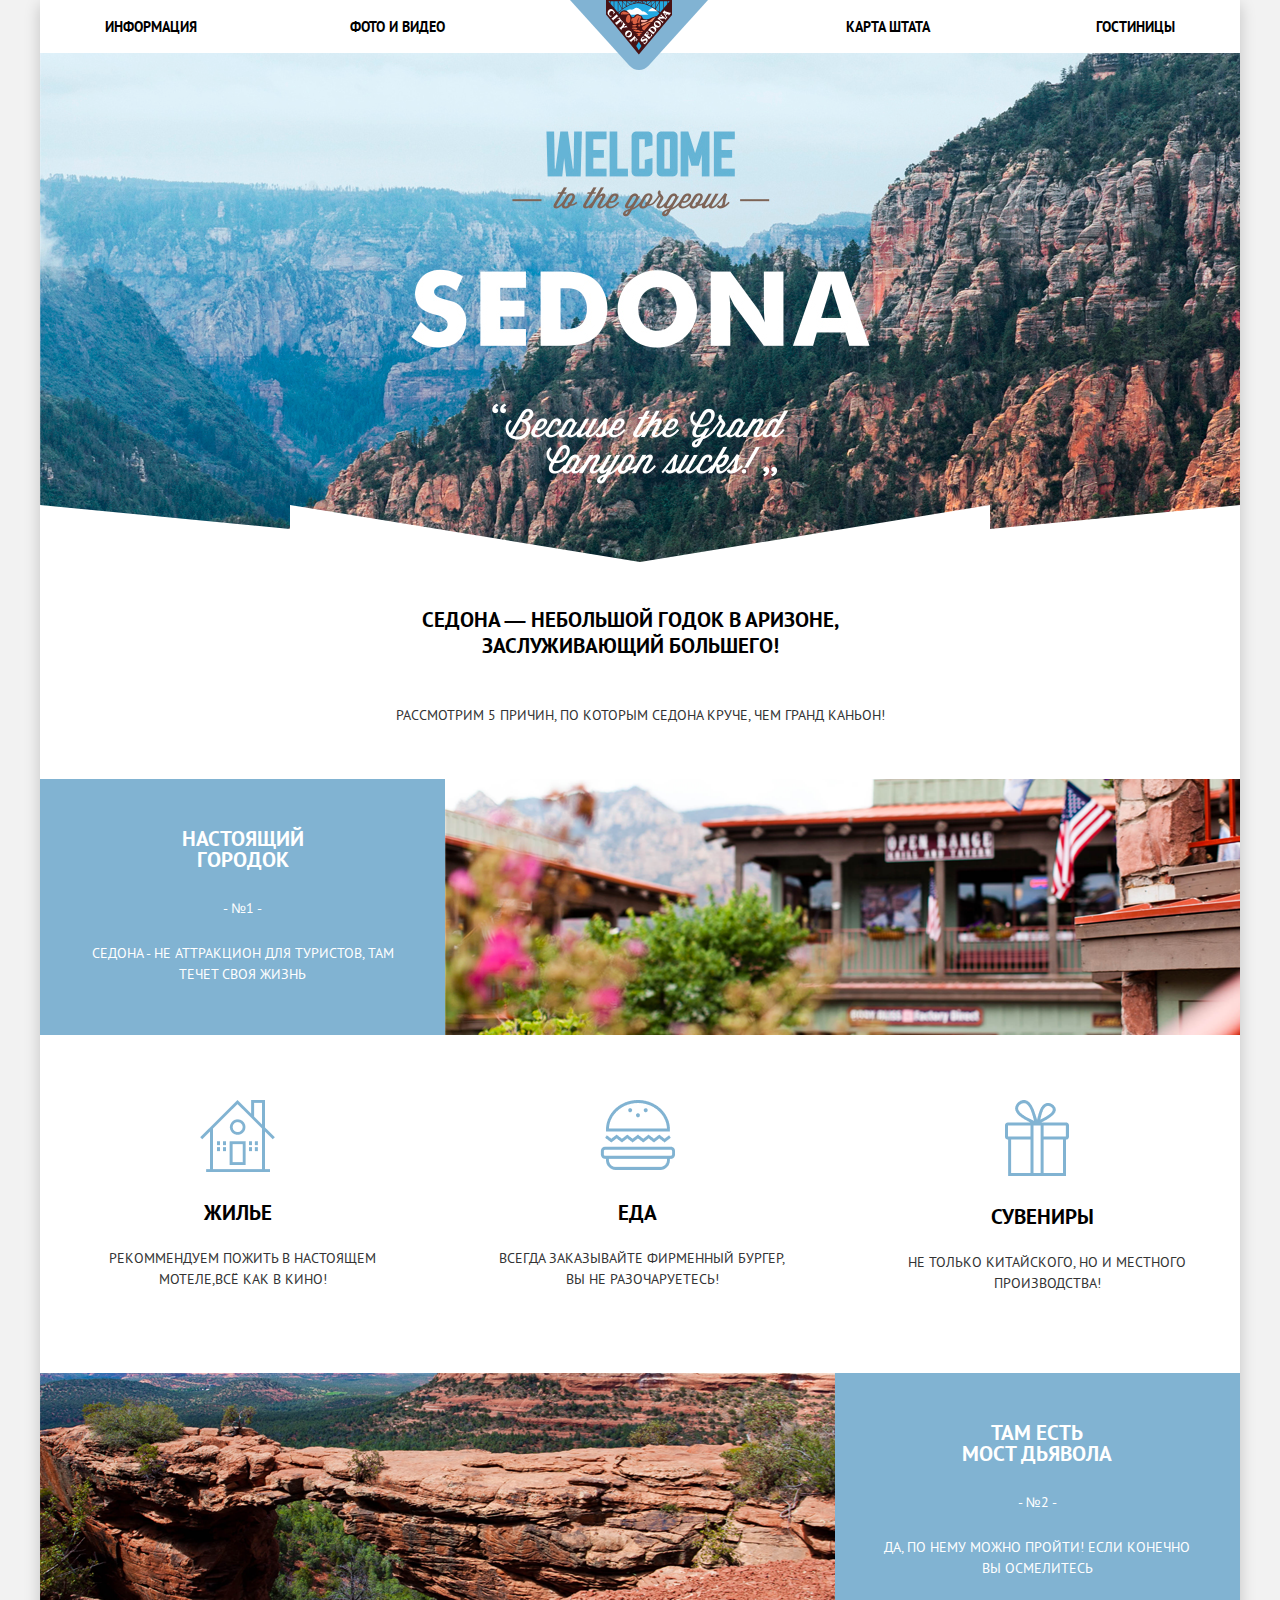
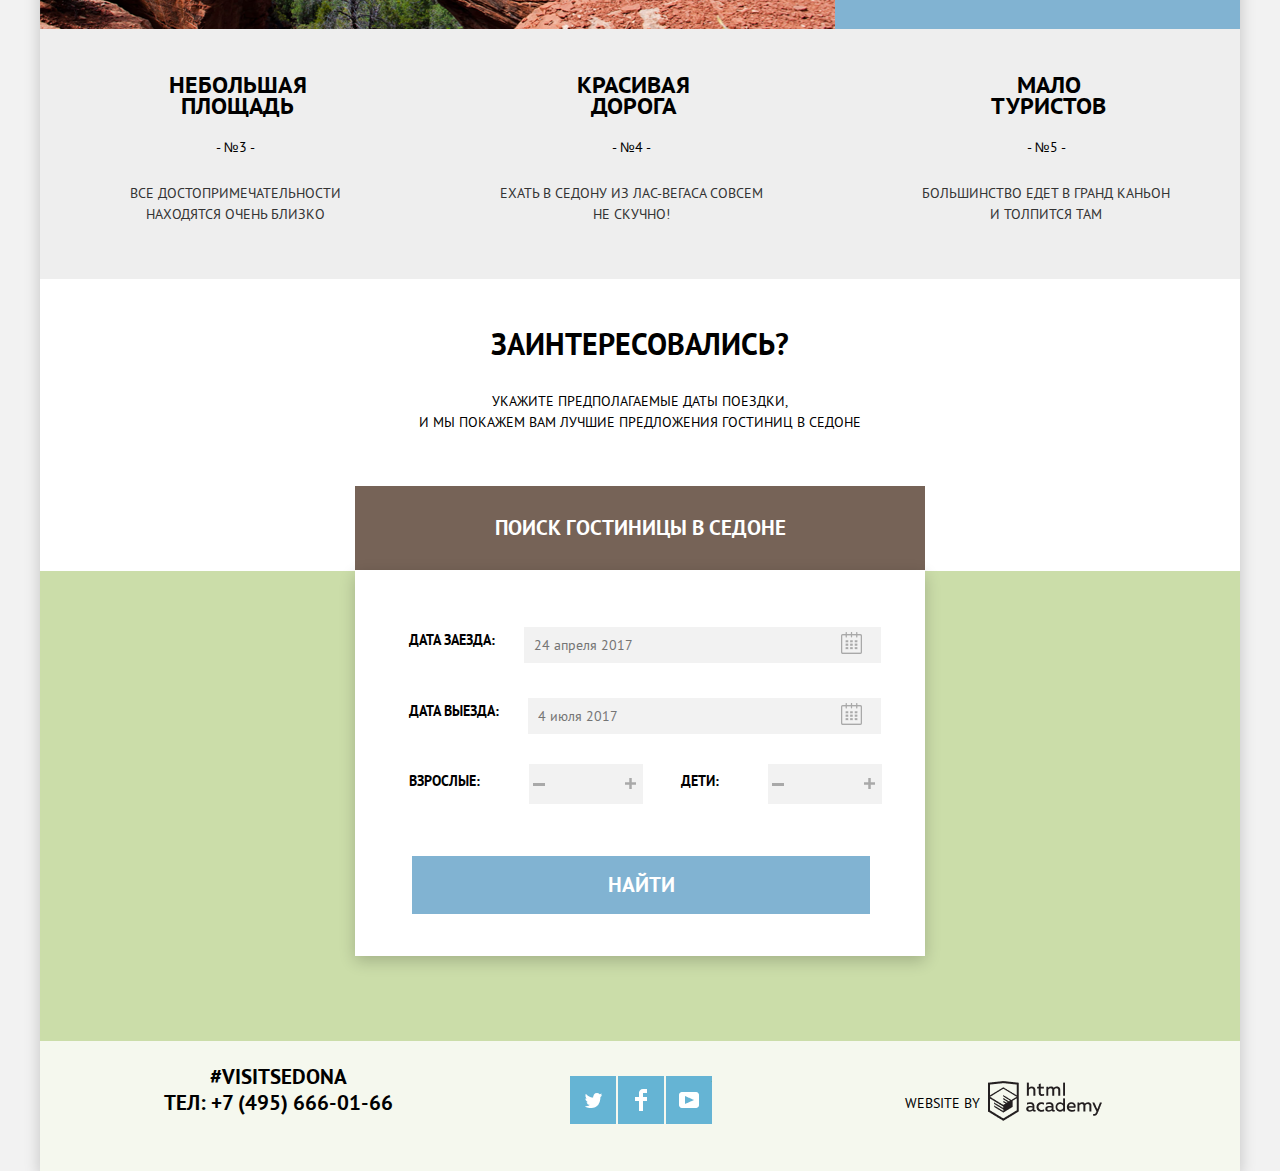
==== commit b305d63b: "правки" ====
--- a/index.html
+++ b/index.html
@@ -7,7 +7,6 @@
   <link rel="stylesheet" type="text/css" href="./css/normalize.css">
   <link rel="stylesheet" type="text/css" href="./css/fonts.css">
   <link rel="stylesheet" type="text/css" href="./css/style.css">
-  <script defer src="./js/script.js"></script>
 </head>
 
 <body class="page_body">
@@ -99,14 +98,14 @@
             <div class="fieldset">
               <label for="checkin" class="search_form_label">Дата заезда:</label>
               <input class="search_form_input field" type="text" id="checkin" name="date" placeholder="24 апреля 2017">
-              <button class="calendar" type="button"></button>
+              <button class="visually_hidden calendar" type="button">выбрать дату</button>
             </div>
           </fieldset>
           <fieldset>
             <div class="fieldset">
               <label for="checkout" class="search_form_label">Дата выезда:</label>
               <input class="search_form_input field" type="text" id="checkout" name="date" placeholder="4 июля 2017">
-              <button class="calendar" type="button"></button>
+              <button class="visually_hidden calendar" type="button">выбрать дату</button>
             </div>
           </fieldset>
           <div class="search_form_label_guest">
@@ -114,16 +113,16 @@
               <div class="fieldset">
                 <label for="adult" class="search_form_label">Взрослые:</label>
                 <input type="number" min="1" max="5" step="1" id="adult" name="adult" class="form_number field">
-                <button class="button_minus" type="button"></button>
-                <button class="button_plus" type="button"></button>
+                <button class="visually_hidden button_minus" type="button">-</button>
+                <button class="visually_hidden button_plus" type="button">+</button>
               </div>
             </fieldset>
             <fieldset>
               <div class="fieldset">
                 <label for="children" class="search_form_label">Дети:</label>
                 <input type="number" min="1" max="5" step="1" id="children" name="children" class="form_number field">
-                <button class="button_minus" type="button"></button>
-                <button class="button_plus" type="button"></button>
+                <button class="visually_hidden button_minus" type="button">-</button>
+                <button class="visually_hidden button_plus" type="button">+</button>
               </div>
             </fieldset>
           </div>
@@ -134,7 +133,7 @@
       <div class="map">
         <iframe
           src="https://www.google.com/maps/embed?pb=!1m18!1m12!1m3!1d52385.13565767074!2d-111.8301579277037!3d34.854443815395705!2m3!1f0!2f0!3f0!3m2!1i1024!2i768!4f13.1!3m3!1m2!1s0x872da132f942b00d%3A0x5548c523fa6c8efd!2z0KHQtdC00L7QvdCwLCDQkNGA0LjQt9C-0L3QsCA4NjMzNiwg0KHQqNCQ!5e0!3m2!1sru!2sru!4v1591102063934!5m2!1sru!2sru"
-          width="1199px" height="594" frameborder="0" style="border:0;" allowfullscreen="" aria-hidden="false" tabindex="0"></iframe>
+          width="1200px" height="594" frameborder="0" style="border:0;" allowfullscreen="" aria-hidden="false" tabindex="0"></iframe>
       </div>
     </section>
     </div>
@@ -143,12 +142,12 @@
 
     <ul class="contacts">
       <li> #VISITSEDONA</li>
-      <li><a href="tel:+74956660166">тел:+7 (495) 666-01-66</a></li>
+      <li><a href="tel:+74956660166">тел: +7 (495) 666-01-66</a></li>
     </ul>
     <div class="footer_social">
-      <a href="#" class="twitter"></a>
-      <a href="#" class="facebook"></a>
-      <a href="#" class="youtube"></a>
+      <a href="#" class=" visually_hidden twitter">Twitter</a>
+      <a href="#" class=" visually_hidden facebook">Facebook</a>
+      <a href="#" class=" visually_hidden youtube">Youtube</a>
     </div>
     <a href="https://htmlacademy.ru/intensive/htmlcss" class="logo_academy">
       Website by
@@ -156,7 +155,7 @@
     </a>
 
   </footer>
-
+  <script defer src="./js/script.js"></script>
 </body>
 
 </html>
--- a/css/fonts.css
+++ b/css/fonts.css
@@ -2,7 +2,7 @@
     font-family: 'PTSans';
     src:  url('../fonts/ptsans.woff2') format('woff2'),
           url('../fonts/ptsans.woff') format('woff');
-    font-weight: 100;
+    font-weight: normal;
     font-style: normal;
   }
 
@@ -10,6 +10,6 @@
     font-family: 'PTSans';
     src: url('../fonts/ptsansbold.woff2') format('woff2'),
         url('../fonts/ptsansbold.woff') format('woff');
-    font-weight: 400;
+    font-weight: bold;
     font-style: normal;
   }
--- a/css/style.css
+++ b/css/style.css
@@ -5,7 +5,6 @@
   --rating: #666666;
   --brown: #766357;
   --brown_hover: #604e43;
-  ;
   --brown_active: #503e33;
   --blue: #81b3d2;
   --blue_active: #5496bd;
@@ -14,22 +13,20 @@
   --background_for_advice_block_second: #EEEEEE;
   --form_stroke_hover: #EBEBEB;
   --border_hotels: #e5e5e5;
-  --disabled: #6a6a6a;
+  --map_background: #cbdda9;
+  --range_toogle: #ababab;
+  --range_toggle_hover: #1c4f80;
+}
+.visually_hidden {
+text-indent: 100%;
+white-space: nowrap;
+overflow: hidden;
+margin: -1px;
 }
 
 .page {
   height: 100%;
   background-color: var(--rate_text_background);
-  /*
-  width: 1200px;
-  margin: 0 auto;
-  border: 0px;
-  display: flex;
-  box-shadow: 0 1px 3px #ccc;
-  display: flex;
-  flex-direction: column;
-  align-items: center;
-  background-color: var(--border_hotels);*/
 }
 
 .page_body {
@@ -37,7 +34,7 @@
   line-height: 21px;
   text-transform: uppercase;
   background-color: var(--main_reason);
-  box-shadow: 0 1px 3px #ccc;
+  box-shadow: 0px 5px 15px rgba(0, 1, 1, 0.2);
 }
 
 .page_body {
@@ -70,7 +67,7 @@
   font-weight: bold;
   font-size: 14px;
   line-height: 26px;
-  min-height: 56px;
+  min-height: 50px;
 }
 
 .navigation_align_left {
@@ -80,7 +77,7 @@
 
 .navigation_align_right {
   text-align: right;
-  padding-right: 50px;
+  padding-right: 65px;
 }
 
 .logo {
@@ -105,7 +102,7 @@
   display: flex;
   margin-bottom: -25px;
   align-items: center;
-  width: 1180px;
+  width: 100%;
 }
 
 .header_index {
@@ -114,6 +111,7 @@
 
 .header_index {
   background-image: url("../img/backdrop_index.jpg");
+  background-color: var(--blue);
   background-repeat: no-repeat;
   background-size: inherit;
   width: 100%;
@@ -121,12 +119,12 @@
 }
 
 .header_index::after {
-  background: url("../img/white_arrows.png");
+  background: url("../img/white_arrows.svg");
   content: "";
   display: block;
   width: 100%;
-  height: 55px;
-  margin-top: 454px;
+  height: 280px;
+  margin-top: 452px;
 }
 
 .title {
@@ -134,8 +132,9 @@
   font-size: 21px;
   line-height: 26px;
   text-align: center;
-  padding-bottom: 20px;
-  margin: 40px auto 15px;
+  padding-bottom: 28px;
+  padding-right: 20px;
+  margin: 45px auto 15px;
   width: 420px;
 }
 
@@ -145,7 +144,6 @@
   font-weight: 100;
   color: var(--reason_color);
   text-align: center;
-  padding-right: 15px;
   margin-bottom: 51px;
 }
 
@@ -171,12 +169,11 @@
   font-size: 21px;
   line-height: 21px;
   text-align: center;
-  padding-top: 37px;
+  padding-top: 35px;
 }
 
 .main_reason_block_first {
   display: flex;
-  padding-top: 10px;
 }
 
 .main_reason_block_second {
@@ -189,17 +186,17 @@
   line-height: 21px;
   font-weight: 100;
   color: var(--main_reason);
-  padding-top: 10px;
+  padding-top: 14px;
 }
 
 .first_main_reason_picture {
-  background-image: url("../img/mnrn1.png");
+  background-image: url("../img/mnrn1.jpg");
   width: 800px;
   height: 256px;
 }
 
 .second_main_reason_picture {
-  background-image: url("../img/mnrn2.png");
+  background-image: url("../img/mnrn2.jpg");
   width: 800px;
   height: 256px;
 }
@@ -216,6 +213,7 @@
   display: block;
   text-align: center;
   margin-top: 50px;
+  padding-left: 5px;
 }
 
 .reason_title {
@@ -230,12 +228,12 @@
   color: var(--reason_color);
   text-align: center;
   margin-top: 25px;
-  margin-left: 30px;
+  margin-left: 15px;
 }
 
 .reason_text_number {
   text-align: center;
-  margin-left: 25px;
+  margin-left: 15px;
   font-size: 14px;
   font-weight: 100;
 }
@@ -306,12 +304,12 @@
   display: flex;
   justify-content: space-around;
   background-color: var(--background_for_advice_block_second);
-  padding-bottom: 50px;
+  padding-bottom: 40px;
 }
 
 .question_block {
   text-align: center;
-  margin: 50px 0;
+  margin: 53px 0;
 }
 
 .question {
@@ -327,19 +325,85 @@
   color: var(--base_color);
   border: 0px;
   border-color: transparent;
-  box-shadow: 0 1px 13px rgba (0, 0, 0, .5);
   position: relative;
   background-color: var(--main_reason);
-  padding: 40px;
+  padding: 42px;
+  animation: 0.5s fadeOut;
+  animation-fill-mode: forwards;
+  box-shadow: 0px 5px 15px rgba(0, 1, 1, 0.2);
+}
+
+.form_hidden {
+  animation: 0.5s fadeIn;
+  animation-fill-mode: forwards;
+}
+
+@keyframes fadeIn {
+  0% {
+    opacity: : 1;
+  }
+
+  20% {
+    opacity: 0.8
+  }
+
+  40% {
+    opacity: 0.6
+  }
+
+  60% {
+    opacity: 0.4
+  }
+
+  80% {
+    opacity: 0.2
+  }
+
+  100% {
+    opacity: 0
+  }
+}
+
+@keyframes fadeOut {
+  0% {
+    opacity: : 0;
+  }
+
+  20% {
+    opacity: 0.2
+  }
+
+  40% {
+    opacity: 0.4
+  }
+
+  60% {
+    opacity: 0.6
+  }
+
+  80% {
+    opacity: 0.8
+  }
+
+  100% {
+    opacity: 1
+  }
 }
 
 .map {
   margin-top: -385px;
+  min-height: 600px;
+  background-color: var(--map_background);
+}
+
+iframe {
+  vertical-align: middle;
 }
 
 .application_form {
   width: 570px;
   margin: 0 auto;
+  font-weight: bold;
 }
 
 .search_info {
@@ -361,6 +425,7 @@
   padding: 30px 10px;
   font-size: 21px;
   text-transform: uppercase;
+  font-weight: bold;
 }
 
 .button_search:hover {
@@ -396,6 +461,7 @@
   backface-visibility: hidden;
   margin-top: 32px;
   margin-left: 15px;
+  font-weight: bold;
 }
 
 .search_hotel_location:hover {
@@ -405,23 +471,20 @@
 
 .search_hotel_location:focus {
   background-color: var(--blue_active);
-  color: var(--blue_active);
 }
 
 .search_hotel_location:active {
   opacity: 0.5;
   background-color: var(--blue_active);
-  color: var(--blue_active);
 }
 
 .search_form_input {
   padding: 10px;
-  margin-right: 55px;
   margin-top: 5px;
   background-color: var(--rate_text_background);
-  width: 340px;
   border: none;
   outline: none;
+  flex-grow: 1;
 }
 
 .search_form_input:hover {
@@ -431,10 +494,12 @@
 
 .search_form_input:focus {
   background-color: var(--main_reason);
-  outline: none;
+  border: 2px solid var(--border_hotels);
+  padding: 8px;
 }
 
 .calendar {
+  z-index: 2;
   background: url("../img/calendar.png");
   background-repeat: no-repeat;
   position: relative;
@@ -443,7 +508,9 @@
   padding: 0;
   border: none;
   cursor: pointer;
-  margin-left: -100px;
+  position: absolute;
+  right: 18px;
+
 }
 
 .calendar:hover {
@@ -462,8 +529,20 @@
   background-color: var(--rate_text_background);
   height: 38px;
   margin-right: 20px;
-  width: 114px;
+  margin-left: 20px;
+  width: 64px;
   height: 38px;
+  border: none;
+  text-align: center;
+  padding-left: 25px;
+  padding-right: 25px;
+}
+
+.form_number ::-webkit-outer-spin-button,
+.form_number::-webkit-inner-spin-button {
+  display: none;
+  -webkit-appearance: none;
+  margin: 0;
 }
 
 .form_number:hover {
@@ -480,9 +559,9 @@
   background: url("../img/minus.png");
   background-repeat: no-repeat;
   position: relative;
+  margin: 5px;
   width: 12px;
   height: 3px;
-  padding: 0;
   border: none;
   cursor: pointer;
   margin-left: -130px;
@@ -502,6 +581,8 @@
   background: url("../img/plus.png");
   background-repeat: no-repeat;
   position: relative;
+  padding: 0px;
+  margin: 5px;
   width: 12px;
   height: 12px;
   border: none;
@@ -509,6 +590,7 @@
   margin-left: 75px;
 }
 
+
 .button_plus:hover {
   background: url("../img/plus_hover.png");
   cursor: pointer;
@@ -528,7 +610,8 @@
 }
 
 .search_form_label {
-  margin-right: 10px;
+  padding-right: 29px;
+  padding-bottom: 6px;
   margin-left: 10px;
 }
 
@@ -537,7 +620,8 @@
   justify-content: space-around;
   position: relative;
   margin-top: -130px;
-  background-color: rgba(255, 255, 255, 0.4);
+  font-weight: bold;
+  background-color: rgba(255, 255, 255, 0.8);
 }
 
 .footer {
@@ -549,6 +633,7 @@
   display: flex;
   justify-content: space-around;
   background-color: var(--main_reason);
+  font-weight: bold;
 }
 
 .contacts {
@@ -556,12 +641,13 @@
   font-size: 21px;
   line-height: 26px;
   text-align: center;
+  margin-left: -5px;
   margin-top: 23px;
 }
 
 .footer_social {
   margin-top: 36px;
-  margin-right: 25px;
+  margin-right: 16px;
 }
 
 .twitter {
@@ -573,11 +659,11 @@
 }
 
 .twitter:hover {
-  background: url("../img/twitter_hover.jpg");
+  background: url("../img/twitter_hover.png");
 }
 
 .twitter:active {
-  background: url("../img/twitter_active.jpg");
+  background: url("../img/twitter_active.png");
 }
 
 .facebook {
@@ -589,11 +675,11 @@
 }
 
 .facebook:hover {
-  background: url("../img/facebook_hover.jpg");
+  background: url("../img/facebook_hover.png");
 }
 
 .facebook:active {
-  background: url("../img/facebook_active.jpg");
+  background: url("../img/facebook_active.png");
 }
 
 .youtube {
@@ -605,11 +691,11 @@
 }
 
 .youtube:hover {
-  background: url("../img/youtube_hover.jpg");
+  background: url("../img/youtube_hover.png");
 }
 
 .youtube:active {
-  background: url("../img/youtube_active.jpg");
+  background: url("../img/youtube_active.png");
 }
 
 .logo_academy {
@@ -618,6 +704,7 @@
   font-weight: 100;
   display: flex;
   margin-top: 49px;
+  margin-right: 48px;
 }
 
 .logo_academy_img {
@@ -653,7 +740,7 @@
   display: flex;
   justify-content: space-between;
   width: 100%;
-  margin-top: -210px;
+  margin-top: -212px;
   padding-left: 50px;
   padding-right: 50px;
 }
@@ -664,6 +751,7 @@
 }
 
 .filter_categories {
+  display: flex;
   font-size: 16px;
   line-height: 21px;
   color: var(--main_reason);
@@ -671,8 +759,136 @@
   margin-left: 5px;
 }
 
-.input_price {
-  width: 315px;
+/*------ FILTER-CATALOGUE --------*/
+.filter_range {
+  width: 320px;
+  margin-top: 25px;
+  /* для демо */
+  margin-right: 120px;
+  color: var(--main_reason);
+  text-transform: uppercase;
+}
+
+.filter_range_title {
+  margin-bottom: 9px;
+  font-weight: 600;
+  font-size: 16px;
+  line-height: 21px;
+}
+
+.filter-range {
+  margin-top: 3px;
+  margin-right: 0px;
+}
+
+.price_controls input {
+  height: 22px;
+}
+
+.price_controls {
+  position: relative;
+  height: 32px;
+  margin-bottom: 20px;
+  font-size: 0;
+  border: 2px solid var(--main_reason);
+  border-radius: 2px;
+}
+
+.price_controls::after {
+  content: "";
+  position: absolute;
+  top: 50%;
+  left: 50%;
+  width: 2px;
+  height: 22px;
+  background: var(--main_reason);
+  transform: translate(-50%, -50%);
+}
+
+.max-price input {
+  margin-right: 15px;
+}
+
+.price_controls label {
+  display: inline-block;
+  font-size: 14px;
+  line-height: 32px;
+  vertical-align: top;
+  cursor: pointer;
+}
+
+.price_controls .min_price,
+.price_controls .max_price {
+  width: 90px;
+  padding-left: 60px;
+}
+
+.price_controls input {
+  width: 50px;
+  margin: 0;
+  color: inherit;
+  font: inherit;
+  background: none;
+  border: none;
+}
+
+.range_controls {
+  position: relative;
+  margin-bottom: 32px;
+}
+
+.range_controls .scale {
+  height: 2px;
+  background: rgba(255, 255, 255, 0.3);
+}
+
+.range_controls .bar {
+  width: 150px;
+  height: 2px;
+  background: var(--main_reason);
+}
+
+.range_toggle {
+  position: absolute;
+  top: -9px;
+  width: 4px;
+  height: 4px;
+  background: var(--range_toogle);
+  border: 8px solid var(--main_reason);
+  border-radius: 50%;
+  box-shadow: 0 2px 1px 0 rgba(0, 1, 1, 0.2);
+  cursor: pointer;
+}
+
+.range_toggle:hover {
+  background: var(--range_toggle_hover);
+  width: 5px;
+  height: 5px;
+  cursor: pointer;
+}
+
+.range_toggle_min {
+  left: 0;
+}
+
+.range_toggle_max {
+  left: 150px;
+}
+
+.btn_transparent {
+  width: 137px;
+  height: 37px;
+  display: block;
+  margin: 0 auto;
+  margin-left: 85px;
+  font-size: 13px;
+  line-height: 19px;
+  color: var(--main_reason);
+  text-transform: uppercase;
+  background: transparent;
+  border: 2px solid var(--main_reason);
+  border-radius: 2px;
+  cursor: pointer;
 }
 
 .check {
@@ -680,7 +896,10 @@
   color: var(--main_reason);
   color: var(--main_reason);
   position: relative;
+  padding-left: 10px;
   margin-bottom: 22px;
+  font-size: 14px;
+  line-height: 21px;
 }
 
 .checkbox {
@@ -688,7 +907,7 @@
   position: absolute;
 }
 
-.check:before {
+.check::before {
   content: "";
   vertical-align: middle;
   display: inline-block;
@@ -696,25 +915,29 @@
   background-repeat: no-repeat;
   width: 27px;
   height: 23px;
-  left: -37px;
-}
-
-.check:disabled {
-  color: var(--disabled);
+  margin-right: 10px;
 }
 
 .infra {
   display: grid;
 }
 
-.infra input:checked+.check::before {
+.infra input::checked+.check::before {
   background: url("../img/checkbox_on.png");
   background-repeat: no-repeat;
 }
 
-.housings_type input:checked+.check::before {
+.housings_type input::checked+.check::before {
   background: url("../img/checkbox_on.png");
   background-repeat: no-repeat;
+}
+
+.infra input::checked::disabled+.check::before {
+  content: "";
+  background: url("../img/checkbox_disabled.png");
+  background-repeat: no-repeat;
+  width: 30px;
+  height: 30px;
 }
 
 .btn_transparent {
@@ -731,7 +954,7 @@
 }
 
 .housings_type {
-  margin-left: 100px;
+  margin-left: 87px;
   display: grid;
 }
 
@@ -748,19 +971,22 @@
   font-weight: 100;
   display: flex;
   margin-top: 32px;
+  flex-grow: 1;
+  margin-left: 30px;
+  justify-content: space-between;
 }
 
 .sort_title {
   font-size: 12px;
-  margin-left: 40px;
+  margin-left: 15px;
 }
 
 .sort_option {
-  border-bottom: 1px dotted #000;
+  border-bottom: 1px dotted var(--base_color);
   text-decoration: none;
   font-size: 12px;
   line-height: 18px;
-  margin-left: 40px;
+  margin-left: 35px;
   margin-bottom: auto;
 }
 
@@ -779,31 +1005,28 @@
   border-bottom: none;
 }
 
+.sort_categories {
+  display: flex;
+}
+
+.sort_arrows {
+  display: flex;
+}
+
 .arrows_sort_up {
   background: url("../img/arrows_up.jpg");
-  width: 10px;
-  height: 10px;
-  background-repeat: no-repeat;
-  margin-left: 495px;
+  width: 11px;
+  height: 11px;
+  background-repeat: no-repeat;
   margin-top: 5px;
 }
 
 .arrows_sort_up:hover {
   background: url("../img/arrows_up_hover.jpg");
-  width: 10px;
-  height: 10px;
-  background-repeat: no-repeat;
-  margin-left: 495px;
-  margin-top: 5px;
 }
 
 .arrows_sort_up:active {
   background: url("../img/arrows_up_active.jpg");
-  width: 10px;
-  height: 10px;
-  background-repeat: no-repeat;
-  margin-left: 495px;
-  margin-top: 5px;
 }
 
 .arrows_sort_up:focus {
@@ -845,22 +1068,18 @@
 
 .catalogue_sort_list {
   display: flex;
-}
-
-.catalogue_sort_list>h1 {
+  padding-left: 75px;
+  padding-right: 75px;
+}
+
+.catalogue_sort_list>h2 {
   margin-top: 30px;
-  padding-left: 75px;
   font-size: 21px;
   padding-bottom: 18px;
 }
 
 fieldset {
   border: none;
-}
-
-.check {
-  font-size: 14px;
-  line-height: 21px;
 }
 
 .fieldset {
@@ -869,6 +1088,7 @@
   align-items: center;
   margin-bottom: 20px;
   padding-top: 10px;
+  position: relative;
 }
 
 .hotels {
@@ -903,6 +1123,7 @@
   font-size: 14px;
   line-height: 21px;
   font-weight: 100;
+  padding-left: 2px;
   margin: 0 auto;
 }
 
@@ -920,23 +1141,24 @@
 
 .hotel_rate {
   display: flex;
+  flex-grow: 1;
   flex-direction: column;
   align-items: flex-end;
 }
 
 .icon_stars {
   display: flex;
-  width: 90px;
+  width: 100px;
+  margin-top: -60px;
+  margin-bottom: 45px;
   list-style: none;
   flex-direction: row-reverse;
-  margin-left: 60px;
-  margin-top: 15px;
 }
 
 .range_stars {
-  background: url("../img/star.jpg");
-  background-repeat: no-repeat;
-  width: 90px;
+  background: url("../img/star.png");
+  background-repeat: no-repeat;
+  width: 20px;
   height: 20px;
 }
 
@@ -946,17 +1168,24 @@
 
 section .hotel {
   display: flex;
-  border: 1px solid;
-  border-color: var(--border_hotels);
+  border-bottom: 1px solid var(--border_hotels);
+  padding-left: 75px;
+  padding-right: 75px;
 }
 
 .hotel_img {
-  margin: 30px 30px 30px 75px;
+  margin: 30px 30px 30px 0;
 }
 
 .hotel_info {
-  display: flex;
-  flex-direction: column;
+  flex-grow: 1;
+  margin-top: 10px;
+  m
+}
+
+.hotels_type_block {
+  margin-top: -10px;
+  margin-bottom: 10px;
 }
 
 .hotel_type .hotels_type_block {
@@ -966,12 +1195,12 @@
 
 .hotel_action {
   display: flex;
-  margin-left: -5px;
+  align-items: flex-start;
+  font-weight: bold;
 }
 
 .hotel_action .hotel_rate_text {
   display: flex;
-  margin-left: 522px;
 }
 
 .button_blue {
@@ -980,10 +1209,10 @@
   background: var(--blue);
   cursor: pointer;
   width: 110px;
-  height: 25px;
   text-align: center;
   margin-right: 6px;
   padding-top: 5px;
+  padding-bottom: 5px
 }
 
 .button_blue:hover {
@@ -1002,10 +1231,9 @@
   background: var(--brown);
   cursor: pointer;
   width: 110px;
-  height: 25px;
   text-align: center;
   margin-right: 6px;
-  padding: 5px 15px 0 15px;
+  padding: 5px 15px 5px 15px;
 }
 
 .button_brown:hover {
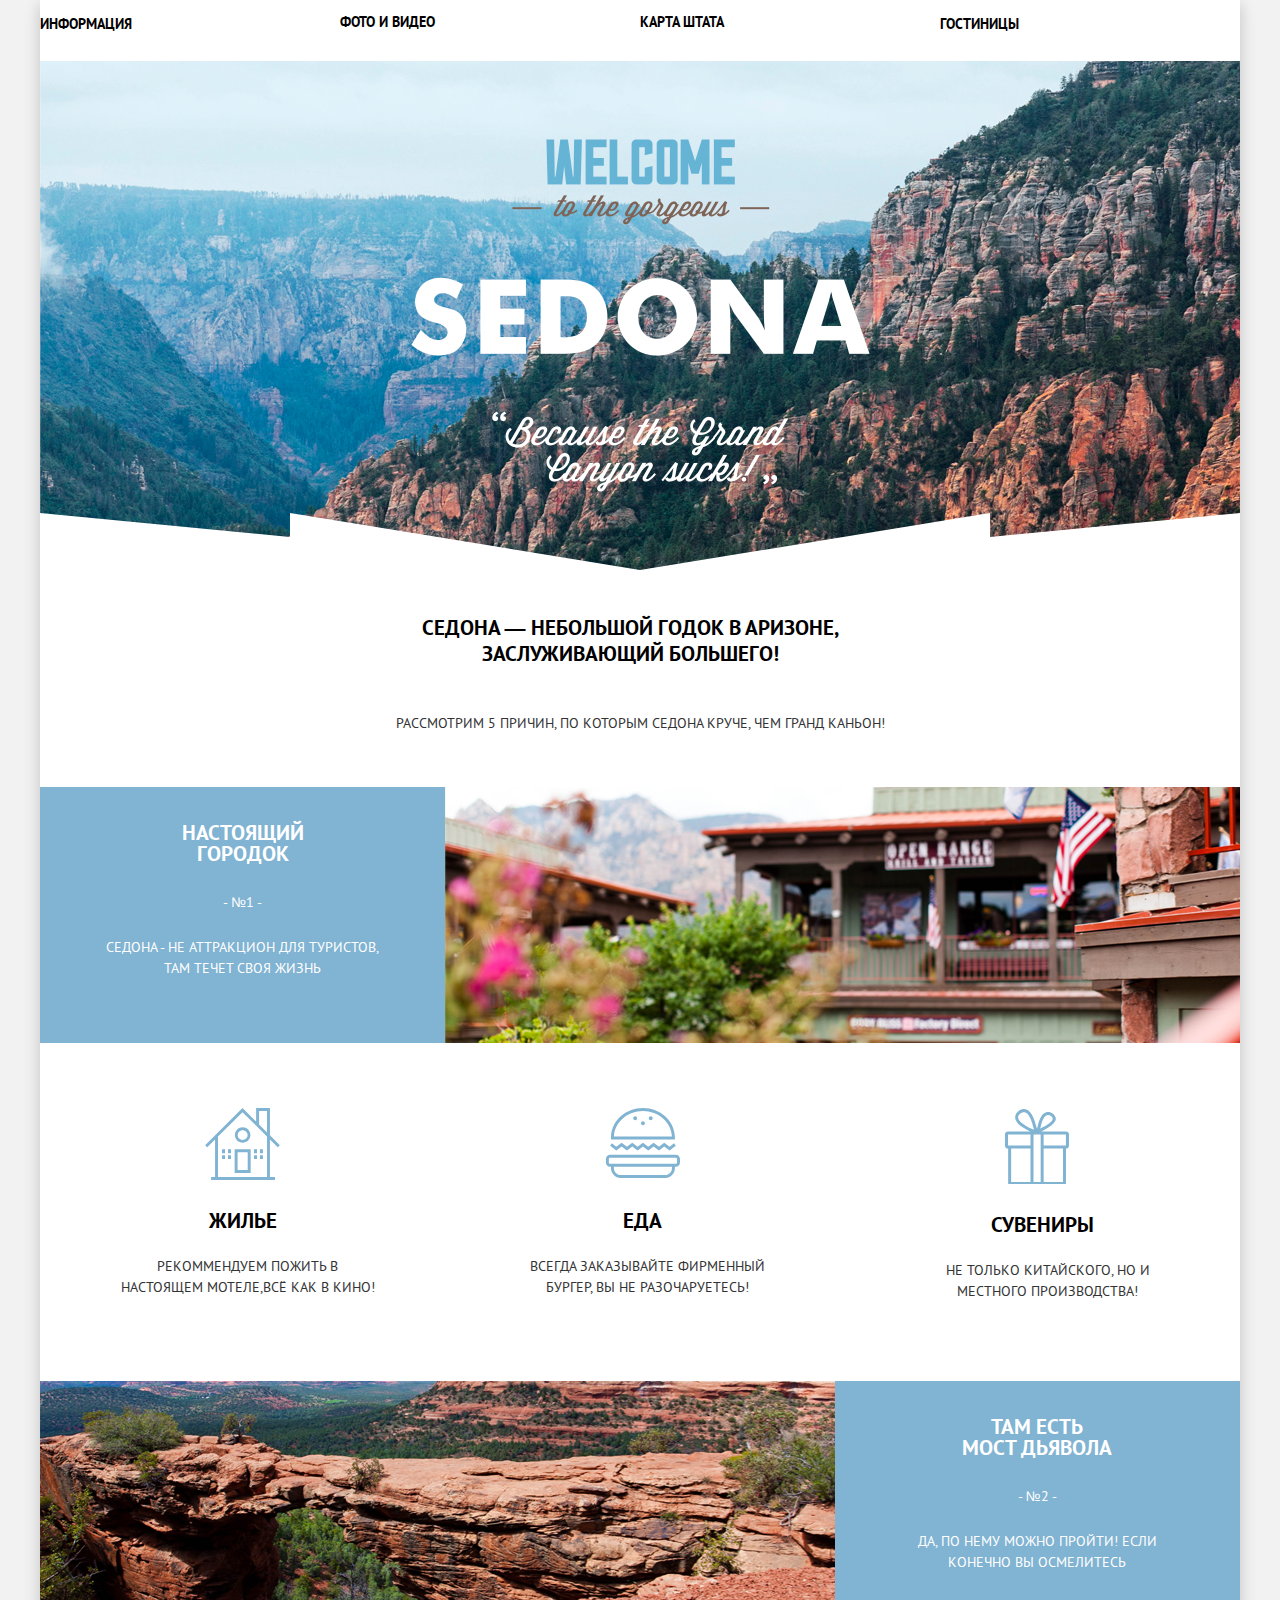
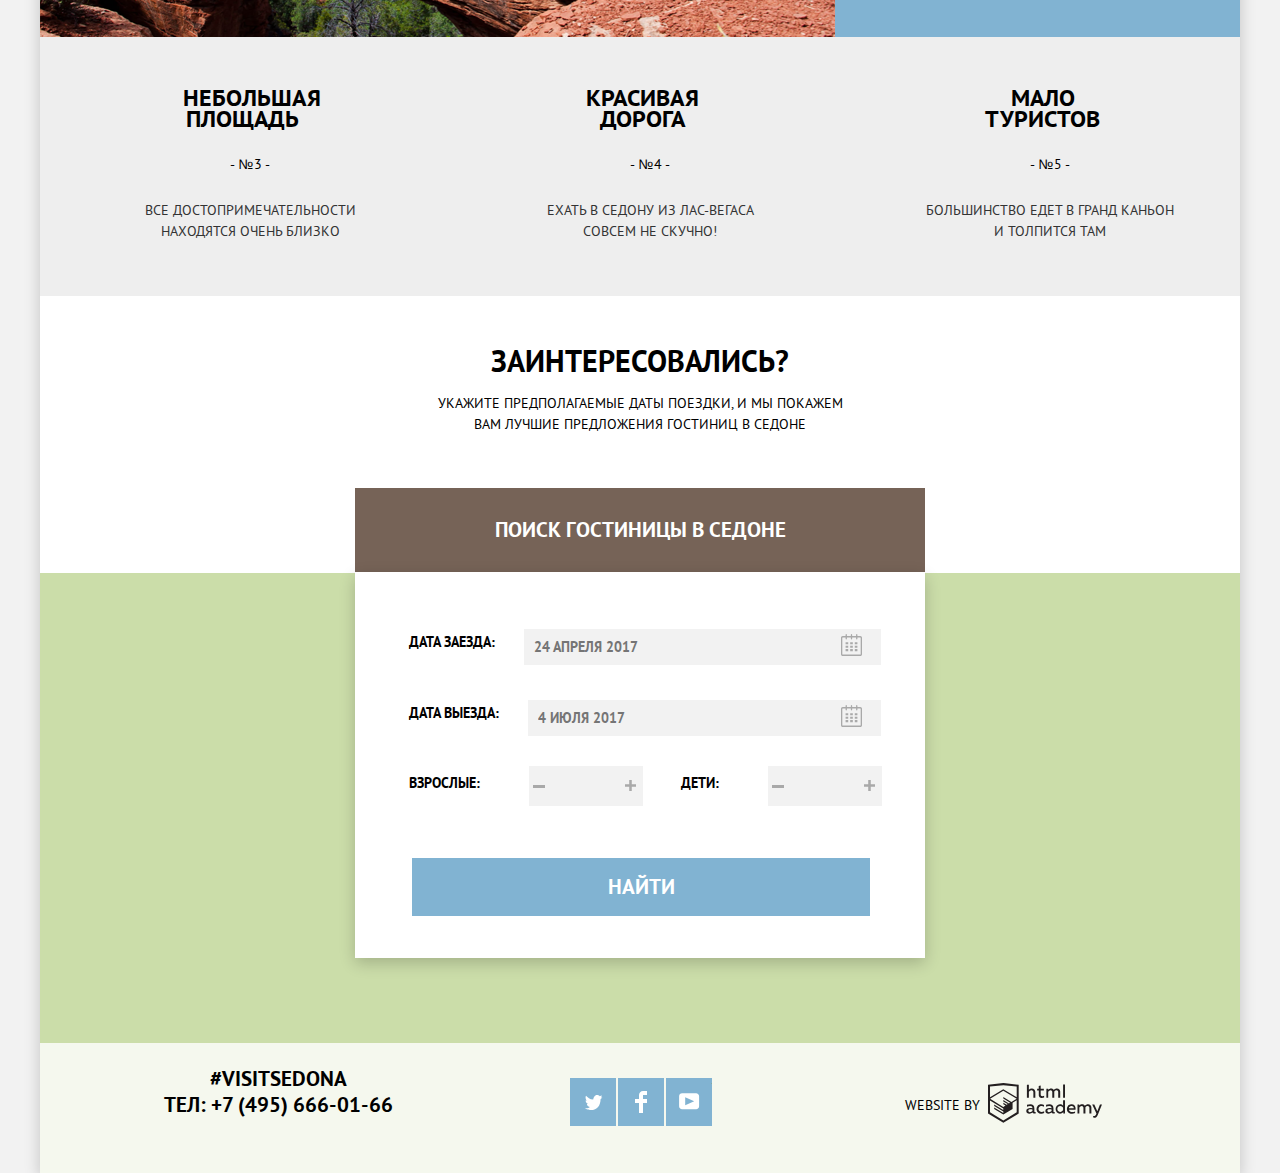
==== commit 3709805e: "праввки по защите" ====
--- a/index.html
+++ b/index.html
@@ -5,20 +5,20 @@
   <meta charset="utf-8">
   <title>HTML Academy:Седона</title>
   <link rel="stylesheet" type="text/css" href="./css/normalize.css">
-  <link rel="stylesheet" type="text/css" href="./css/fonts.css">
   <link rel="stylesheet" type="text/css" href="./css/style.css">
 </head>
 
 <body class="page_body">
   <header>
-
-    <nav class="navigation">
-      <a href="#" class="navigation_align_left">Информация</a>
-      <a href="#" class="navigation_align_left">Фото и видео</a>
-      <a href="#" class="logo"> <img src="./img/logo-sedona.svg" width="138px" height="70px" alt="На главную"></a>
-      <a href="#" class="navigation_align_right">Карта штата</a>
-      <a href="searchforhotels.html" class="navigation_align_right">Гостиницы</a>
-    </nav>
+    <div class="site_navigation">
+      <nav class="navigation">
+        <a href="#" class="navigation_align_left">Информация</a>
+        <a href="#" class="navigation_align_left">Фото и видео</a>
+        <a href="#" class="navigation_align_right">Карта штата</a>
+        <a href="searchforhotels.html" class="navigation_align_right">Гостиницы</a>
+      </nav>
+    <a href="index.html" class="logo"><img class="logo" src="./img/logo_sedona.svg" width="138" height="70" alt="На главную"></a>
+    </div>
     <div class="header_index">
     </div>
 
@@ -32,9 +32,9 @@
     </section>
     <section class="main_reason_block_first">
       <div class="reason-text reason_blue">
-        <h1 class="main_reason_title">Настоящий<br> городок</h1>
+        <h1 class="main_reason_title">Настоящий городок</h1>
         <p class="main_reason_number">- №1 -</p>
-        <p class="main_reason_text">Седона - не аттракцион для туристов, там <br> течет своя жизнь</p>
+        <p class="main_reason_text">Седона - не аттракцион для туристов, там течет своя жизнь</p>
       </div>
       <div class="first_main_reason_picture"> </div>
     </section>
@@ -43,44 +43,44 @@
         <a href="#" class="reason">
           <h3 class="reason_housing">Жилье</h3>
         </a>
-        <p class="reason_text">Рекоммендуем пожить в настоящем <br>мотеле,всё как в кино!</p>
+        <p class="reason_text">Рекоммендуем пожить в настоящем мотеле,всё как в кино!</p>
       </div>
       <div class="reason_food_wrapper">
         <a href="#" class="reason">
           <h3 class="reason_food">Еда</h3>
         </a>
-        <p class="reason_text">Всегда заказывайте фирменный бургер,<br> вы не разочаруетесь!</p>
+        <p class="reason_text">Всегда заказывайте фирменный бургер, вы не разочаруетесь!</p>
       </div>
       <div class="reason_souvenirs_wrapper">
         <a href="#" class="reason">
           <h3 class="reason_souvenirs">Сувениры</h3>
         </a>
-        <p class="reason_text">Не только китайского, но и местного <br>производства!</p>
+        <p class="reason_text">Не только китайского, но и местного производства!</p>
       </div>
     </section>
     <section class="main_reason_block_second">
       <div class="second_main_reason_picture"></div>
       <div class="reason-text reason_blue">
-        <h1 class="main_reason_title">Там есть<br> мост дьявола</h1>
+        <h1 class="main_reason_title">Там есть мост дьявола</h1>
         <p class="main_reason_number">- №2 -</p>
-        <p class="main_reason_text">Да, по нему можно пройти! Если конечно <br>Вы осмелитесь</p>
+        <p class="main_reason_text">Да, по нему можно пройти! Если конечно Вы осмелитесь</p>
       </div>
     </section>
     <section class="advice_block_second">
       <div class="reason">
-        <h2 class="reason_title">Небольшая <br>площадь</h2>
+        <h2 class="reason_title">Небольшая площадь</h2>
         <span class="reason_text_number">- №3 -</span>
-        <p class="reason_text">Все достопримечательности <br> находятся очень близко</p>
+        <p class="reason_text">Все достопримечательности находятся очень близко</p>
       </div>
       <div class="reason">
-        <h2 class="reason_title">Красивая <br>дорога</h2>
+        <h2 class="reason_title">Красивая дорога</h2>
         <span class="reason_text_number">- №4 -</span>
-        <p class="reason_text">Ехать в Седону из Лас-Вегаса совсем <br> не скучно!</p>
+        <p class="reason_text">Ехать в Седону из Лас-Вегаса совсем не скучно!</p>
       </div>
       <div class="reason">
-        <h2 class="reason_title">Мало <br>туристов</h2>
+        <h2 class="reason_title">Мало туристов</h2>
         <span class="reason_text_number">- №5 -</span>
-        <p class="reason_text">Большинство едет в Гранд Каньон <br> и толпится там</p>
+        <p class="reason_text">Большинство едет в Гранд Каньон и толпится там</p>
       </div>
 
 
@@ -88,7 +88,7 @@
     <section>
       <div class="question_block">
         <h1 class="question">ЗАИНТЕРЕСОВАЛИСЬ?</h1>
-        <p class="search_info">Укажите предполагаемые даты поездки,<br>
+        <p class="search_info">Укажите предполагаемые даты поездки,
           и мы покажем Вам лучшие предложения гостиниц в Седоне</p>
       </div>
       <div class="application_form">
@@ -133,10 +133,9 @@
       <div class="map">
         <iframe
           src="https://www.google.com/maps/embed?pb=!1m18!1m12!1m3!1d52385.13565767074!2d-111.8301579277037!3d34.854443815395705!2m3!1f0!2f0!3f0!3m2!1i1024!2i768!4f13.1!3m3!1m2!1s0x872da132f942b00d%3A0x5548c523fa6c8efd!2z0KHQtdC00L7QvdCwLCDQkNGA0LjQt9C-0L3QsCA4NjMzNiwg0KHQqNCQ!5e0!3m2!1sru!2sru!4v1591102063934!5m2!1sru!2sru"
-          width="1200px" height="594" frameborder="0" style="border:0;" allowfullscreen="" aria-hidden="false" tabindex="0"></iframe>
+          width="1200" height="594" allowfullscreen="" aria-hidden="false" tabindex="0"></iframe>
       </div>
     </section>
-    </div>
   </main>
   <footer class="footer_index">
 
@@ -155,7 +154,6 @@
     </a>
 
   </footer>
-  <script defer src="./js/script.js"></script>
 </body>
 
 </html>
--- a/css/style.css
+++ b/css/style.css
@@ -1,3 +1,26 @@
+.visually_hidden {
+  text-indent: 100%;
+  white-space: nowrap;
+  overflow: hidden;
+  margin: -1px;
+}
+
+@font-face {
+  font-family: 'PTSans';
+  src: url('../fonts/ptsans.woff2') format('woff2'),
+    url('../fonts/ptsans.woff') format('woff');
+  font-weight: normal;
+  font-style: normal;
+}
+
+@font-face {
+  font-family: 'PTSans';
+  src: url('../fonts/ptsansbold.woff2') format('woff2'),
+    url('../fonts/ptsansbold.woff') format('woff');
+  font-weight: bold;
+  font-style: normal;
+}
+
 :root {
   --base_color: #000000;
   --reason_color: #333333;
@@ -16,12 +39,7 @@
   --map_background: #cbdda9;
   --range_toogle: #ababab;
   --range_toggle_hover: #1c4f80;
-}
-.visually_hidden {
-text-indent: 100%;
-white-space: nowrap;
-overflow: hidden;
-margin: -1px;
+  --main_reason_block_second_background: #e4a58f;
 }
 
 .page {
@@ -62,6 +80,10 @@
   color: var(--base_color);
 }
 
+.site_navigation {
+  display: flex;
+}
+
 .navigation a {
   width: 100%;
   font-weight: bold;
@@ -71,17 +93,37 @@
 }
 
 .navigation_align_left {
+  display: flex;
+  flex-grow: 1;
   text-align: left;
-  padding-left: 65px;
 }
 
 .navigation_align_right {
+  display: flex;
+  flex-grow: 1;
   text-align: right;
-  padding-right: 65px;
+}
+
+.navigation_align_left:first-child {
+
+  padding-top: 4px;
+}
+
+.navigation_align_left:last-child {
+  padding-top: 4px;
+
+}
+.navigation_align_right:first-child {
+padding-top: 4px;
+
+}
+.navigation_align_right:last-child  {
+  padding-top: 4px;
 }
 
 .logo {
-  padding-left: 40px;
+  position: absolute;
+  left: 45%;
 }
 
 .navigation a:hover {
@@ -100,7 +142,7 @@
 
 .navigation {
   display: flex;
-  margin-bottom: -25px;
+  margin-top: 7px;
   align-items: center;
   width: 100%;
 }
@@ -132,6 +174,7 @@
   font-size: 21px;
   line-height: 26px;
   text-align: center;
+  width: 470px;
   padding-bottom: 28px;
   padding-right: 20px;
   margin: 45px auto 15px;
@@ -168,6 +211,8 @@
 .main_reason_title {
   font-size: 21px;
   line-height: 21px;
+  width: 150px;
+  margin: 0 auto;
   text-align: center;
   padding-top: 35px;
 }
@@ -191,12 +236,14 @@
 
 .first_main_reason_picture {
   background-image: url("../img/mnrn1.jpg");
+  background-color: var(--map_background);
   width: 800px;
   height: 256px;
 }
 
 .second_main_reason_picture {
   background-image: url("../img/mnrn2.jpg");
+  background-color: var(--main_reason_block_second_background);
   width: 800px;
   height: 256px;
 }
@@ -205,6 +252,9 @@
   font-size: 14px;
   line-height: 21px;
   font-weight: 100;
+  width: 301px;
+  width: 301px;
+  margin: 0 auto;
   color: var(--main_reason);
   padding-top: 10px;
 }
@@ -217,8 +267,8 @@
 }
 
 .reason_title {
-  margin-top: -5px;
-  margin-left: 20px;
+  margin: 0 auto;
+  width: 119px;
 }
 
 .reason_text {
@@ -227,6 +277,7 @@
   font-weight: 100;
   color: var(--reason_color);
   text-align: center;
+  width: 258px;
   margin-top: 25px;
   margin-left: 15px;
 }
@@ -235,11 +286,13 @@
   text-align: center;
   margin-left: 15px;
   font-size: 14px;
+  margin-top: 25px;
+  display: block;
   font-weight: 100;
 }
 
 .reason_housing::before {
-  background: url("../img/housing.png") no-repeat 50% 0;
+  background: url("../img/housing.svg") no-repeat 50% 0;
   content: "";
   display: block;
   margin: 0 auto 30px;
@@ -268,7 +321,7 @@
   margin: 0 auto 30px;
   width: 75px;
   height: 72px;
-  background: url("../img/meal.png") no-repeat 0 0;
+  background: url("../img/meal.svg") no-repeat 0 0;
 }
 
 .reason_souvenirs::before {
@@ -277,7 +330,7 @@
   margin: 0 auto 30px;
   width: 75px;
   height: 76px;
-  background: url("../img/souvenirs.png") no-repeat 0 0;
+  background: url("../img/souvenirs.svg") no-repeat 0 0;
 }
 
 .advice {
@@ -398,6 +451,7 @@
 
 iframe {
   vertical-align: middle;
+  border: 0;
 }
 
 .application_form {
@@ -412,6 +466,8 @@
   text-align: center;
   font-weight: 100;
   margin-top: 35px;
+  width: 435px;
+  margin: 0 auto;
   margin-bottom: 50px;
 }
 
@@ -484,6 +540,8 @@
   background-color: var(--rate_text_background);
   border: none;
   outline: none;
+  font-weight: bold;
+  text-transform: uppercase;
   flex-grow: 1;
 }
 
@@ -500,7 +558,7 @@
 
 .calendar {
   z-index: 2;
-  background: url("../img/calendar.png");
+  background: url("../img/calendar.svg");
   background-repeat: no-repeat;
   position: relative;
   width: 23px;
@@ -510,17 +568,16 @@
   cursor: pointer;
   position: absolute;
   right: 18px;
-
 }
 
 .calendar:hover {
-  background: url("../img/calendar_hover.png");
+  background: url("../img/calendar_hover.svg");
   background-repeat: no-repeat;
   cursor: pointer;
 }
 
 .calendar:active {
-  background: url("../img/calendar_active.png");
+  background: url("../img/calendar_active.svg");
   background-repeat: no-repeat;
   cursor: pointer;
 }
@@ -556,7 +613,7 @@
 }
 
 .button_minus {
-  background: url("../img/minus.png");
+  background: url("../img/minus.svg");
   background-repeat: no-repeat;
   position: relative;
   margin: 5px;
@@ -568,17 +625,17 @@
 }
 
 .button_minus:hover {
-  background: url("../img/minus_hover.png");
+  background: url("../img/minus_hover.svg");
   cursor: pointer;
 }
 
 .button_minus:active {
-  background: url("../img/minus_active.png");
+  background: url("../img/minus_active.svg");
   cursor: pointer;
 }
 
 .button_plus {
-  background: url("../img/plus.png");
+  background: url("../img/plus.svg");
   background-repeat: no-repeat;
   position: relative;
   padding: 0px;
@@ -590,15 +647,14 @@
   margin-left: 75px;
 }
 
-
 .button_plus:hover {
-  background: url("../img/plus_hover.png");
+  background: url("../img/plus_hover.svg");
   cursor: pointer;
   background-repeat: no-repeat;
 }
 
 .button_plus:active {
-  background: url("../img/plus_active.png");
+  background: url("../img/plus_active.svg");
   cursor: pointer;
   background-repeat: no-repeat;
 }
@@ -640,65 +696,74 @@
   list-style: none;
   font-size: 21px;
   line-height: 26px;
+  display: block;
+  justify-content: center;
   text-align: center;
   margin-left: -5px;
   margin-top: 23px;
 }
 
 .footer_social {
+  display: block;
+  justify-content: center;
   margin-top: 36px;
   margin-right: 16px;
 }
 
 .twitter {
   display: inline-block;
-  background: url("../img/twitter.png");
+  vertical-align: middle;
+  background: url("../img/twitter.svg");
   background-repeat: no-repeat;
   width: 46px;
   height: 48px;
 }
 
 .twitter:hover {
-  background: url("../img/twitter_hover.png");
+  background: url("../img/twitter_hover.svg");
 }
 
 .twitter:active {
-  background: url("../img/twitter_active.png");
+  background: url("../img/twitter_active.svg");
 }
 
 .facebook {
   display: inline-block;
-  background: url("../img/fb.png");
+  vertical-align: middle;
+  background: url("../img/fb.svg");
   background-repeat: no-repeat;
   width: 46px;
   height: 48px;
 }
 
 .facebook:hover {
-  background: url("../img/facebook_hover.png");
+  background: url("../img/facebook_hover.svg");
 }
 
 .facebook:active {
-  background: url("../img/facebook_active.png");
+  background: url("../img/facebook_active.svg");
 }
 
 .youtube {
   display: inline-block;
-  background: url("../img/youtube.png");
+  vertical-align: middle;
+  background: url("../img/youtube.svg");
   background-repeat: no-repeat;
   width: 46px;
   height: 48px;
 }
 
 .youtube:hover {
-  background: url("../img/youtube_hover.png");
+  background: url("../img/youtube_hover.svg");
 }
 
 .youtube:active {
-  background: url("../img/youtube_active.png");
+  background: url("../img/youtube_active.svg");
 }
 
 .logo_academy {
+  display: block;
+  justify-content: center;
   font-size: 14px;
   line-height: 26px;
   font-weight: 100;
@@ -708,7 +773,7 @@
 }
 
 .logo_academy_img {
-  background-image: url("../img/logo.png");
+  background-image: url("../img/logo.svg");
   background-repeat: no-repeat;
   width: 115px;
   height: 41px;
@@ -717,16 +782,17 @@
 }
 
 .logo_academy_img:hover {
-  background: url("../img/logo_academy_hover.jpg");
+  background: url("../img/logo_academy_hover.svg");
   background-repeat: no-repeat;
 }
 
 .logo_academy_img:active {
-  background: url("../img/logo_academy_active.jpg");
-  background-repeat: no-repeat;
-}
-
-.header_inner {
+  background: url("../img/logo_academy_active.svg");
+  background-repeat: no-repeat;
+}
+
+.filter::before {
+  content: "";
   display: flex;
   flex-direction: column;
   align-items: center;
@@ -757,6 +823,7 @@
   color: var(--main_reason);
   margin-bottom: 15px;
   margin-left: 5px;
+  font-weight: bold;
 }
 
 /*------ FILTER-CATALOGUE --------*/
@@ -911,7 +978,7 @@
   content: "";
   vertical-align: middle;
   display: inline-block;
-  background: url("../img/checkbox-off.png");
+  background: url("../img/checkbox_off.png");
   background-repeat: no-repeat;
   width: 27px;
   height: 23px;
@@ -922,17 +989,17 @@
   display: grid;
 }
 
-.infra input::checked+.check::before {
+.infra input:checked+.check::before {
   background: url("../img/checkbox_on.png");
   background-repeat: no-repeat;
 }
 
-.housings_type input::checked+.check::before {
+.housings_type input:checked+.check::before {
   background: url("../img/checkbox_on.png");
   background-repeat: no-repeat;
 }
 
-.infra input::checked::disabled+.check::before {
+.infra input:checked:disabled+.check::before {
   content: "";
   background: url("../img/checkbox_disabled.png");
   background-repeat: no-repeat;
@@ -983,6 +1050,7 @@
 
 .sort_option {
   border-bottom: 1px dotted var(--base_color);
+  opacity: 0.3;
   text-decoration: none;
   font-size: 12px;
   line-height: 18px;
@@ -993,16 +1061,19 @@
 .sort_option:hover {
   color: var(--blue);
   cursor: pointer;
+  opacity: 1;
 }
 
 .sort_option:active {
   color: var(--base_color);
   border-bottom: none;
+  opacity: 1;
 }
 
 .sort_option:focus {
   color: var(--blue);
   border-bottom: none;
+  opacity: 1;
 }
 
 .sort_categories {
@@ -1014,7 +1085,7 @@
 }
 
 .arrows_sort_up {
-  background: url("../img/arrows_up.jpg");
+  background: url("../img/arrows_up.svg");
   width: 11px;
   height: 11px;
   background-repeat: no-repeat;
@@ -1022,20 +1093,20 @@
 }
 
 .arrows_sort_up:hover {
-  background: url("../img/arrows_up_hover.jpg");
+  background: url("../img/arrows_up_hover.svg");
 }
 
 .arrows_sort_up:active {
-  background: url("../img/arrows_up_active.jpg");
+  background: url("../img/arrows_up_active.svg");
 }
 
 .arrows_sort_up:focus {
-  background: url("../img/arrows_up_active.jpg");
+  background: url("../img/arrows_up_active.svg");
   background-repeat: no-repeat;
 }
 
 .arrows_sort_down {
-  background: url("../img/arrows_down.jpg");
+  background: url("../img/arrows_down.svg");
   width: 10px;
   height: 10px;
   background-repeat: no-repeat;
@@ -1044,7 +1115,7 @@
 }
 
 .arrows_sort_down:hover {
-  background: url("../img/arrows_hover_down.jpg");
+  background: url("../img/arrows_down_hover.svg");
   width: 10px;
   height: 10px;
   background-repeat: no-repeat;
@@ -1053,7 +1124,7 @@
 }
 
 .arrows_sort_down:active {
-  background: url("../img/arrows_down_active.jpg");
+  background: url("../img/arrows_down_active.svg");
   width: 10px;
   height: 10px;
   background-repeat: no-repeat;
@@ -1062,7 +1133,7 @@
 }
 
 .arrows_sort_down:focus {
-  background: url("../img/arrows_down_active.jpg");
+  background: url("../img/arrows_down_active.svg");
   background-repeat: no-repeat;
 }
 
@@ -1129,11 +1200,13 @@
 
 .hotels_type {
   display: inline-block;
+  vertical-align: middle;
   width: 110px;
 }
 
 .hotel_rate_text {
   text-align: center;
+  color: var(--rating);
   background-color: var(--rate_text_background);
   padding: 3px 13px;
   font-weight: 100;
@@ -1156,7 +1229,7 @@
 }
 
 .range_stars {
-  background: url("../img/star.png");
+  background: url("../img/star.svg");
   background-repeat: no-repeat;
   width: 20px;
   height: 20px;
